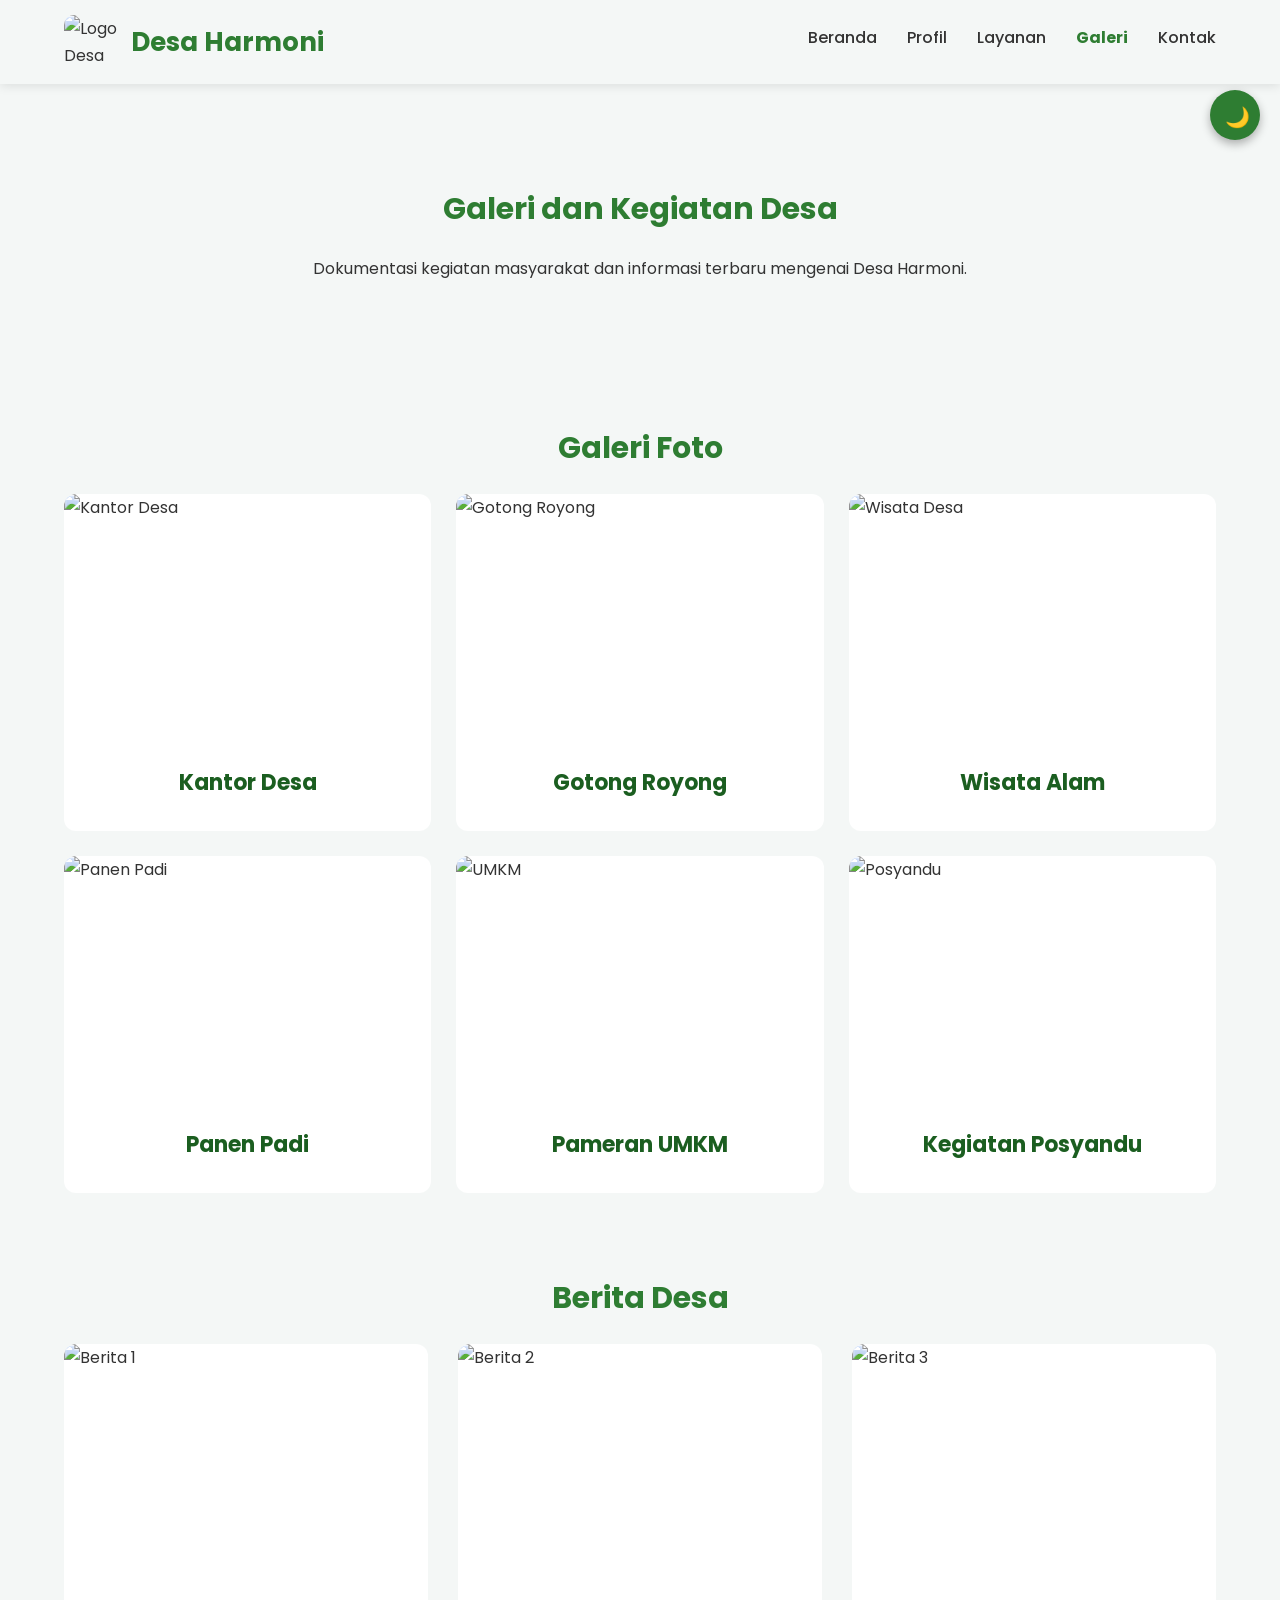
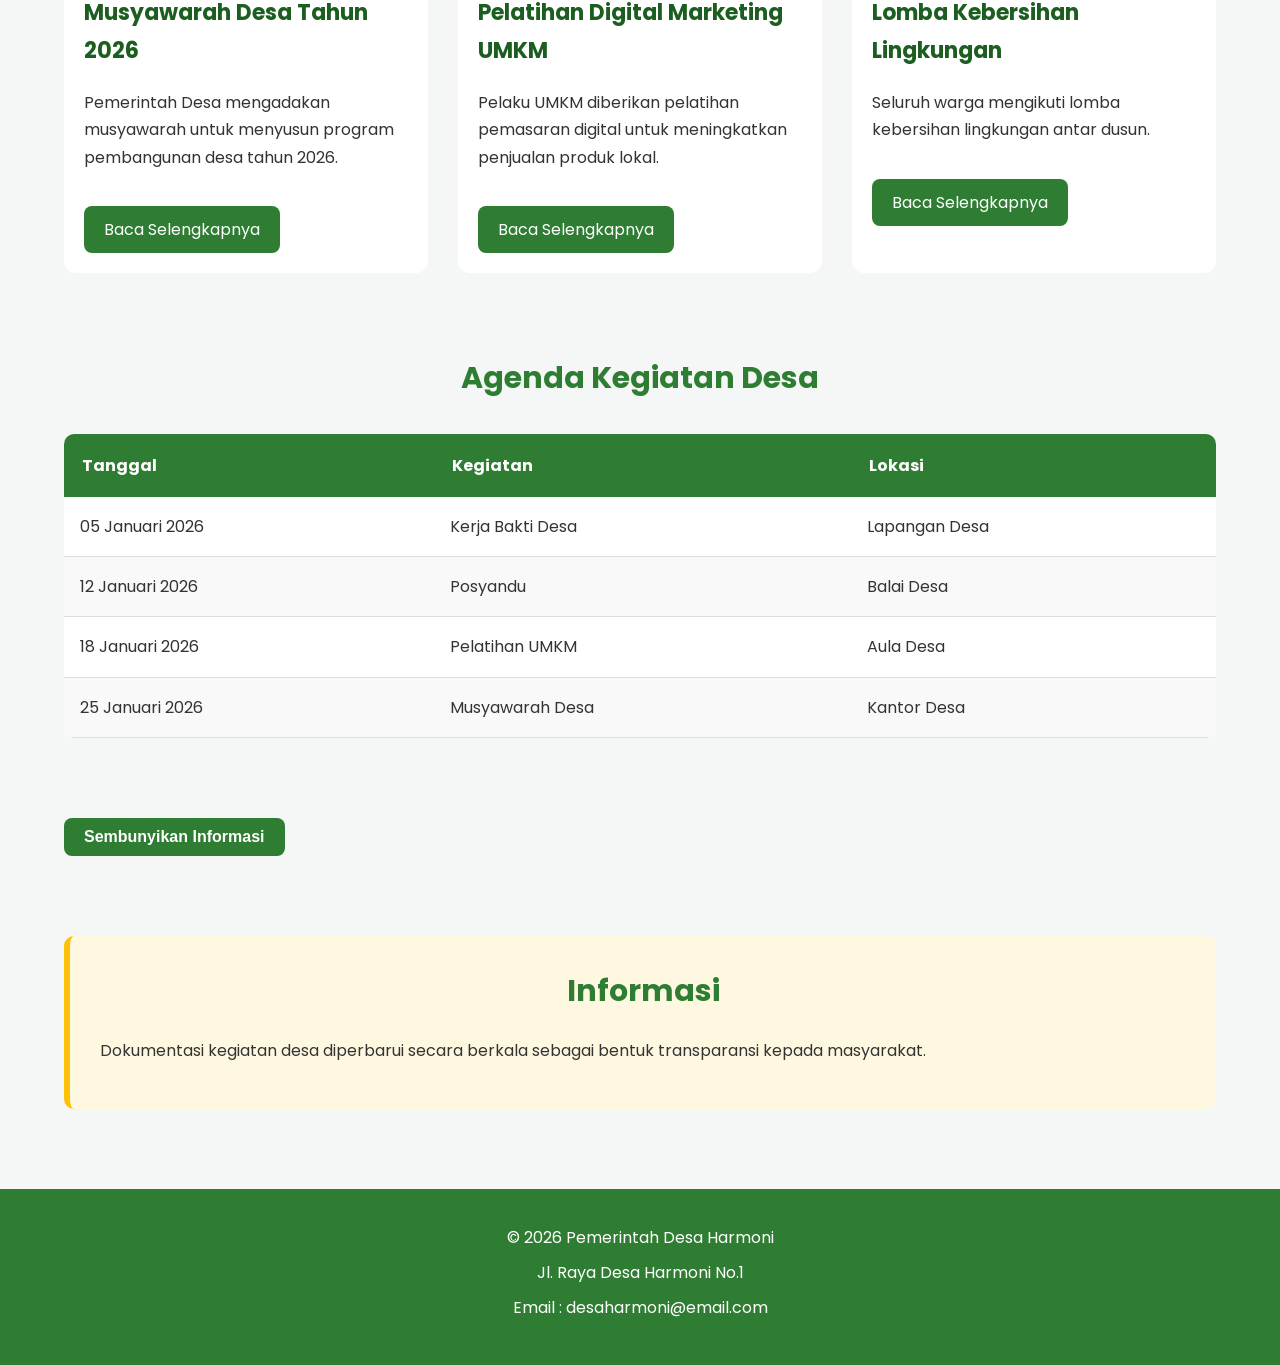
==== galeri.html @ 2477682f "Website Profil Desa" ====
<!DOCTYPE html>
<html lang="id">

<head>

    <meta charset="UTF-8">

    <meta name="viewport" content="width=device-width, initial-scale=1.0">

    <title>Galeri Desa Harmoni</title>

    <link rel="stylesheet" href="css/style.css">

    <link rel="preconnect" href="https://fonts.googleapis.com">

    <link rel="preconnect" href="https://fonts.gstatic.com" crossorigin>

    <link href="https://fonts.googleapis.com/css2?family=Poppins:wght@300;400;500;600;700&display=swap"
        rel="stylesheet">

</head>

<body>

    <!-- ================= HEADER ================= -->

    <header>

        <nav class="navbar">

            <div class="logo">

                <img src="images/logo.png" alt="Logo Desa">

                <h1>Desa Harmoni</h1>

            </div>

            <ul class="menu">

                <li><a href="index.html">Beranda</a></li>

                <li><a href="profil.html">Profil</a></li>

                <li><a href="layanan.html">Layanan</a></li>

                <li><a href="galeri.html" class="active">Galeri</a></li>

                <li><a href="kontak.html">Kontak</a></li>

            </ul>

            <button id="menu-button">☰</button>

        </nav>

    </header>

    <!-- ================= MAIN ================= -->

    <main>

        <!-- ================= JUDUL ================= -->

        <section class="page-header">

            <h2>Galeri dan Kegiatan Desa</h2>

            <p>

                Dokumentasi kegiatan masyarakat dan informasi terbaru
                mengenai Desa Harmoni.

            </p>

        </section>

        <!-- ================= GALERI ================= -->

        <section class="galeri">

            <h2>Galeri Foto</h2>

            <div class="gallery-container">

                <article class="gallery-card">

                    <img src="images/galeri1.jpg" alt="Kantor Desa">

                    <h3>Kantor Desa</h3>

                </article>

                <article class="gallery-card">

                    <img src="images/galeri2.jpg" alt="Gotong Royong">

                    <h3>Gotong Royong</h3>

                </article>

                <article class="gallery-card">

                    <img src="images/galeri3.jpg" alt="Wisata Desa">

                    <h3>Wisata Alam</h3>

                </article>

                <article class="gallery-card">

                    <img src="images/galeri4.jpg" alt="Panen Padi">

                    <h3>Panen Padi</h3>

                </article>

                <article class="gallery-card">

                    <img src="images/galeri5.jpg" alt="UMKM">

                    <h3>Pameran UMKM</h3>

                </article>

                <article class="gallery-card">

                    <img src="images/galeri6.jpg" alt="Posyandu">

                    <h3>Kegiatan Posyandu</h3>

                </article>

            </div>

        </section>

        <!-- ================= BERITA ================= -->

        <section class="berita">

            <h2>Berita Desa</h2>

            <div class="berita-container">

                <article class="berita-card">

                    <img src="images/berita1.jpg" alt="Berita 1">

                    <h3>Musyawarah Desa Tahun 2026</h3>

                    <p>

                        Pemerintah Desa mengadakan musyawarah untuk
                        menyusun program pembangunan desa tahun 2026.

                    </p>

                    <a href="#">Baca Selengkapnya</a>

                </article>

                <article class="berita-card">

                    <img src="images/berita2.jpg" alt="Berita 2">

                    <h3>Pelatihan Digital Marketing UMKM</h3>

                    <p>

                        Pelaku UMKM diberikan pelatihan pemasaran digital
                        untuk meningkatkan penjualan produk lokal.

                    </p>

                    <a href="#">Baca Selengkapnya</a>

                </article>

                <article class="berita-card">

                    <img src="images/berita3.jpg" alt="Berita 3">

                    <h3>Lomba Kebersihan Lingkungan</h3>

                    <p>

                        Seluruh warga mengikuti lomba kebersihan lingkungan
                        antar dusun.

                    </p>

                    <a href="#">Baca Selengkapnya</a>

                </article>

            </div>

        </section>

        <!-- ================= AGENDA ================= -->

        <section class="agenda">

            <h2>Agenda Kegiatan Desa</h2>

            <table>

                <thead>

                    <tr>

                        <th>Tanggal</th>

                        <th>Kegiatan</th>

                        <th>Lokasi</th>

                    </tr>

                </thead>

                <tbody>

                    <tr>

                        <td>05 Januari 2026</td>

                        <td>Kerja Bakti Desa</td>

                        <td>Lapangan Desa</td>

                    </tr>

                    <tr>

                        <td>12 Januari 2026</td>

                        <td>Posyandu</td>

                        <td>Balai Desa</td>

                    </tr>

                    <tr>

                        <td>18 Januari 2026</td>

                        <td>Pelatihan UMKM</td>

                        <td>Aula Desa</td>

                    </tr>

                    <tr>

                        <td>25 Januari 2026</td>

                        <td>Musyawarah Desa</td>

                        <td>Kantor Desa</td>

                    </tr>

                </tbody>

            </table>

        </section>

        <!-- ================= ASIDE ================= -->

        <aside class="informasi">

            <h2>Informasi</h2>

            <p>

                Dokumentasi kegiatan desa diperbarui secara berkala sebagai
                bentuk transparansi kepada masyarakat.

            </p>

        </aside>

    </main>

    <!-- ================= FOOTER ================= -->

    <footer>

        <p>© 2026 Pemerintah Desa Harmoni</p>

        <p>Jl. Raya Desa Harmoni No.1</p>

        <p>Email : desaharmoni@email.com</p>

    </footer>

    <script src="js/script.js"></script>

</body>

</html>
---- css/style.css ----
*{
    margin:0;
    padding:0;
    box-sizing:border-box;
}

html{
    scroll-behavior:smooth;
}

body{

    font-family:'Poppins',sans-serif;

    background:#f4f7f6;

    color:#333;

    line-height:1.7;

}

:root{

    --primary:#2E7D32;
    --secondary:#43A047;
    --dark:#1B5E20;

    --bg:#f4f7f6;
    --card:#ffffff;
    --text:#333333;

}

h1{

    font-size:32px;

    color:var(--primary);

    margin-bottom:15px;

}

h2{

    font-size:30px;

    color:var(--primary);

    margin-bottom:20px;

    text-align:center;

}

h3{

    font-size:22px;

    color:var(--dark);

    margin-bottom:10px;

}

p{

    margin-bottom:15px;

    color:inherit;

}


ul{

    padding-left:25px;

}

li{

    margin-bottom:10px;

}

a{

    text-decoration:none;

    color:inherit;

}

img{

    max-width:100%;

    display:block;

}

header{

    width:100%;

    position:sticky;

    top:0;

    z-index:1000;

    background:var(--white);

    box-shadow:0 2px 10px rgba(0,0,0,.1);

}

.navbar{

    width:90%;

    margin:auto;

    display:flex;

    justify-content:space-between;

    align-items:center;

    padding:15px 0;

}

.logo{

    display:flex;

    align-items:center;

    gap:12px;

}

.logo img{

    width:55px;

}

.logo h1{

    font-size:26px;

    margin:0;

}

.menu{

    display:flex;

    list-style:none;

    gap:30px;

}

.menu li{

    list-style:none;

}

.menu a{

    font-weight:500;

    color:inherit;

    transition:.3s;

}

.menu a:hover{

    color:var(--primary);

}

.menu a.active{

    color:var(--primary);

    font-weight:700;

}

#menu-button{

    display:none;

    background:none;

    border:none;

    font-size:30px;

    cursor:pointer;

}


main{

    width:90%;

    margin:40px auto;

}

/* ===============================
   HERO
==================================*/

.hero{

    height:90vh;

    display:flex;

    justify-content:center;

    align-items:center;

    text-align:center;

    color:white;

    border-radius:15px;

    background:

    linear-gradient(rgba(0,0,0,.5),

    rgba(0,0,0,.5)),

    url("../images/hero.jpg");

    background-size:cover;

    background-position:center;

    margin-bottom:70px;

}

.hero-text{

    width:70%;

}

.hero-text h2{

    color:white;

    font-size:48px;

    margin-bottom:25px;

}

.hero-text p{

    color:white;

    font-size:18px;

    margin-bottom:30px;

}

/* ===============================
   BUTTON
==================================*/

.btn{

    display:inline-block;

    padding:15px 35px;

    background:var(--primary);

    color:white;

    border-radius:8px;

    transition:.3s;

}

.btn:hover{

    background:var(--dark);

    transform:translateY(-3px);

}

/* ===============================
   PAGE HEADER
==================================*/

.page-header{

    text-align:center;

    padding:60px 20px;

}

.page-header p{

    width:70%;

    margin:auto;

}

/* ===============================
   SECTION
==================================*/

section{

    margin-bottom:80px;

}

/* ===============================
   ABOUT
==================================*/

.tentang-singkat{

    display:flex;

    justify-content:space-between;

    align-items:center;

    gap:40px;

}

.tentang-singkat article{

    flex:1;

}

.tentang-singkat aside{

    flex:1;

}

.tentang-singkat img{

    border-radius:15px;

    box-shadow:var(--shadow);

}

/* ===============================
   CONTAINER
==================================*/

.container{

    width:90%;

    margin:auto;

}

/* ===============================
   CARD CONTAINER
==================================*/

.card-container{

    display:flex;

    gap:25px;

    flex-wrap:wrap;

    justify-content:center;

}

/* ===============================
   CARD
==================================*/

.card{

    flex:1;

    min-width:240px;

    background:white;

    padding:30px;

    border-radius:12px;

    box-shadow:var(--shadow);

    transition:.3s;

}

.card:hover{

    transform:translateY(-8px);

}

.card p{

    margin-top:10px;

}

/* ===============================
   STATISTIK
==================================*/

.statistik{

    text-align:center;

}

.statistik .card h3{

    font-size:40px;

    color:var(--primary);

}

/* ===============================
   POTENSI
==================================*/

.potensi li{

    background:var(--card);

    color:var(--text);

    padding:20px;

    border-left:5px solid var(--primary);

    box-shadow:var(--shadow);

    border-radius:10px;

}

/* ===============================
   PROFIL DESA
==================================*/

.profil{

    display:flex;

    justify-content:center;

}

.profil article{

    width:100%;

    background:var(--white);

    padding:35px;

    border-radius:12px;

    box-shadow:var(--shadow);

}

.profil img{

    width:100%;

    height:400px;

    object-fit:cover;

    border-radius:10px;

    margin:25px 0;

}

/* ===============================
   VISI MISI
==================================*/

.visi-misi{

    display:grid;

    grid-template-columns:repeat(2,1fr);

    gap:30px;

}

.visi-misi article{

    background:var(--white);

    padding:30px;

    border-radius:12px;

    box-shadow:var(--shadow);

    transition:.3s;

}

.visi-misi article:hover{

    transform:translateY(-8px);

}

/* ===============================
   DATA DESA
==================================*/

.data-desa{

    overflow-x:auto;

}

table{

    width:100%;

    border-collapse:collapse;

    margin-top:25px;

    background:white;

    box-shadow:var(--shadow);

    border-radius:10px;

    overflow:hidden;

}

thead{

    background:var(--primary);

    color:white;

}

th{

    padding:18px;

    text-align:left;

}

td{

    padding:16px;

    border-bottom:1px solid #ddd;

}

tbody tr:nth-child(even){

    background:#f9f9f9;

}

tbody tr:hover{

    background:#E8F5E9;

}

/* ===============================
   ORGANISASI
==================================*/

.organisasi article{

    background:white;

    padding:30px;

    border-radius:12px;

    box-shadow:var(--shadow);

}

.organisasi img{

    width:100%;

    height:350px;

    object-fit:cover;

    border-radius:10px;

    margin-bottom:25px;

}

.organisasi ol{

    margin-left:25px;

}

/* ===============================
   GEOGRAFIS
==================================*/

.geografis{

    background:var(--light);

    padding:30px;

    border-left:6px solid var(--primary);

    border-radius:10px;

}

/* ===============================
   LAYANAN
==================================*/

.layanan .card-container{

    display:grid;

    grid-template-columns:repeat(3,1fr);

    gap:25px;

}

.layanan .card{

    text-align:center;

}

.layanan .card h3{

    color:var(--primary);

}

/* ===============================
   PERSYARATAN
==================================*/

.persyaratan article{

    background:white;

    padding:35px;

    border-radius:12px;

    box-shadow:var(--shadow);

}

.persyaratan ul{

    margin-top:20px;

}

/* ===============================
   PROGRAM DESA
==================================*/

.program .card-container{

    display:grid;

    grid-template-columns:repeat(4,1fr);

    gap:25px;

}

.program .card{

    text-align:center;

}

.program .card:hover{

    background:var(--primary);

    color:white;

}

.program .card:hover h3{

    color:white;

}

.program .card:hover p{

    color:white;

}

/* ===============================
   INFORMASI
==================================*/

.informasi{

    margin-top:60px;

    background:#FFF8E1;

    padding:30px;

    border-left:6px solid #FFC107;

    border-radius:10px;

}

/* ===============================
   GALERI FOTO
==================================*/

.gallery-container{

    display:grid;

    grid-template-columns:repeat(3,1fr);

    gap:25px;

}

.gallery-card{

    background:white;

    border-radius:12px;

    overflow:hidden;

    box-shadow:var(--shadow);

    transition:.3s;

}

.gallery-card:hover{

    transform:scale(1.03);

}

.gallery-card img{

    width:100%;

    height:250px;

    object-fit:cover;

}

.gallery-card h3{

    padding:20px;

    text-align:center;

}

/* ===============================
   BERITA
==================================*/

.berita-container{

    display:grid;

    grid-template-columns:repeat(3,1fr);

    gap:30px;

}

.berita-card{

    background:white;

    border-radius:12px;

    overflow:hidden;

    box-shadow:var(--shadow);

    transition:.3s;

}

.berita-card:hover{

    transform:translateY(-8px);

}

.berita-card img{

    width:100%;

    height:230px;

    object-fit:cover;

}

.berita-card h3{

    padding:20px 20px 10px;

}

.berita-card p{

    padding:0 20px;

}

.berita-card a{

    display:inline-block;

    margin:20px;

    padding:10px 20px;

    background:var(--primary);

    color:white;

    border-radius:8px;

    transition:.3s;

}

.berita-card a:hover{

    background:var(--dark);

}

/* ===============================
   AGENDA
==================================*/

.agenda table{

    margin-top:30px;

}

.agenda tbody tr:hover{

    background:#C8E6C9;

}

/* ===============================
   GAMBAR
==================================*/

img{

    border-radius:10px;

}

/* ===============================
   TRANSITION
==================================*/

.card,
.gallery-card,
.berita-card,
.btn,
.menu a{

    transition:all .3s ease;

}

/* ===============================
   SHADOW HOVER
==================================*/

.card:hover,
.gallery-card:hover,
.berita-card:hover{

    box-shadow:0 10px 25px rgba(0,0,0,.2);

}

/* =======================================================
   BAGIAN 3
   FORM • FOOTER • RESPONSIVE
=======================================================*/

/* ===============================
   KONTAK
==================================*/

.kontak-info{

    margin-bottom:50px;

}

.kontak-info article{

    background:var(--white);

    padding:35px;

    border-radius:12px;

    box-shadow:var(--shadow);

}

.form-section{

    margin-top:40px;

}

.form-section h2{

    margin-bottom:30px;

}

form{

    background:var(--white);

    padding:40px;

    border-radius:12px;

    box-shadow:var(--shadow);

    display:flex;

    flex-direction:column;

    gap:20px;

}

/* ===============================
   LABEL
==================================*/

label{

    font-weight:600;

    color:var(--dark);

}

/* ===============================
   INPUT
==================================*/

input,
select,
textarea{

    width:100%;

    padding:14px 16px;

    border:1px solid #ccc;

    border-radius:8px;

    font-size:16px;

    font-family:'Poppins',sans-serif;

    outline:none;

    transition:.3s;

}

input:focus,
select:focus,
textarea:focus{

    border-color:var(--primary);

    box-shadow:0 0 8px rgba(46,125,50,.2);

}

/* ===============================
   TEXTAREA
==================================*/

textarea{

    resize:vertical;

}

/* ===============================
   BUTTON FORM
==================================*/

button{

    background:var(--primary);

    color:white;

    border:none;

    padding:15px;

    border-radius:8px;

    cursor:pointer;

    font-size:16px;

    font-weight:600;

    transition:.3s;

}

button:hover{

    background:var(--dark);

}

/* ===============================
   FOOTER
==================================*/

footer{

    background:var(--primary);

    color:white;

    text-align:center;

    padding:35px 20px;

    margin-top:80px;

}

footer p{

    color:white;

    margin-bottom:8px;

}

/* ===============================
   RESPONSIVE IMAGE
==================================*/

img{

    max-width:100%;

    height:auto;

}

/* ===============================
   TABLET
==================================*/

@media (max-width:992px){

    .hero-text{

        width:90%;

    }

    .hero-text h2{

        font-size:38px;

    }

    .tentang-singkat{

        flex-direction:column;

    }

    .visi-misi{

        grid-template-columns:1fr;

    }

    .layanan .card-container{

        grid-template-columns:repeat(2,1fr);

    }

    .program .card-container{

        grid-template-columns:repeat(2,1fr);

    }

    .gallery-container{

        grid-template-columns:repeat(2,1fr);

    }

    .berita-container{

        grid-template-columns:repeat(2,1fr);

    }

}

/* ===============================
   SMARTPHONE
==================================*/

@media (max-width:768px){

    .navbar{

        flex-wrap:wrap;

    }

    #menu-button{

        display:block;

    }

    .menu{

        display:none;

        flex-direction:column;

        width:100%;

        margin-top:20px;

        background:white;

        padding:15px;

        border-top:1px solid #ddd;

    }

    .menu.active{

        display:flex;

    }

    .menu li{

        text-align:center;

        padding:10px 0;

    }

    main{

        width:95%;

    }

    .hero{

        height:70vh;

        padding:20px;

    }

    .hero-text h2{

        font-size:30px;

    }

    .hero-text p{

        font-size:16px;

    }

    .card-container{

        flex-direction:column;

    }

    .layanan .card-container{

        grid-template-columns:1fr;

    }

    .program .card-container{

        grid-template-columns:1fr;

    }

    .gallery-container{

        grid-template-columns:1fr;

    }

    .berita-container{

        grid-template-columns:1fr;

    }

    table{

        font-size:14px;

    }

    th,
    td{

        padding:10px;

    }

    form{

        padding:25px;

    }

}

/* ===============================
   SMARTPHONE KECIL
==================================*/

@media (max-width:480px){

    h1{

        font-size:24px;

    }

    h2{

        font-size:24px;

    }

    h3{

        font-size:20px;

    }

    .hero-text h2{

        font-size:26px;

    }

    .hero{

        height:60vh;

    }

    .btn{

        padding:12px 25px;

    }

}

/* ===============================
   ANIMASI HOVER
==================================*/

.card:hover,
.gallery-card:hover,
.berita-card:hover{

    transform:translateY(-8px);

}

/* ===============================
   SCROLLBAR
==================================*/

::-webkit-scrollbar{

    width:10px;

}

::-webkit-scrollbar-track{

    background:#f1f1f1;

}

::-webkit-scrollbar-thumb{

    background:var(--primary);

    border-radius:10px;

}

::-webkit-scrollbar-thumb:hover{

    background:var(--dark);

}

/* ===============================
   SELEKSI TEKS
==================================*/

::selection{

    background:var(--primary);

    color:white;

}

body.dark{
    background:#1f1f1f;
    color:#ffffff;
}

body.dark header,
body.dark .navbar{
    background:#2b2b2b;
}

body.dark .card,
body.dark article,
body.dark table,
body.dark form,
body.dark .gallery-card,
body.dark .berita-card,
body.dark .potensi li{
    background:#333;
    color:#ffffff;
}

body.dark h1,
body.dark h2,
body.dark h3{
    color:#81C784;
}

body.dark p,
body.dark li,
body.dark td,
body.dark th,
body.dark label,
body.dark a{
    color:#ffffff;
}

body.dark input,
body.dark textarea,
body.dark select{
    background:#444;
    color:#ffffff;
    border:1px solid #777;
}

body.dark footer{
    background:#111;
}
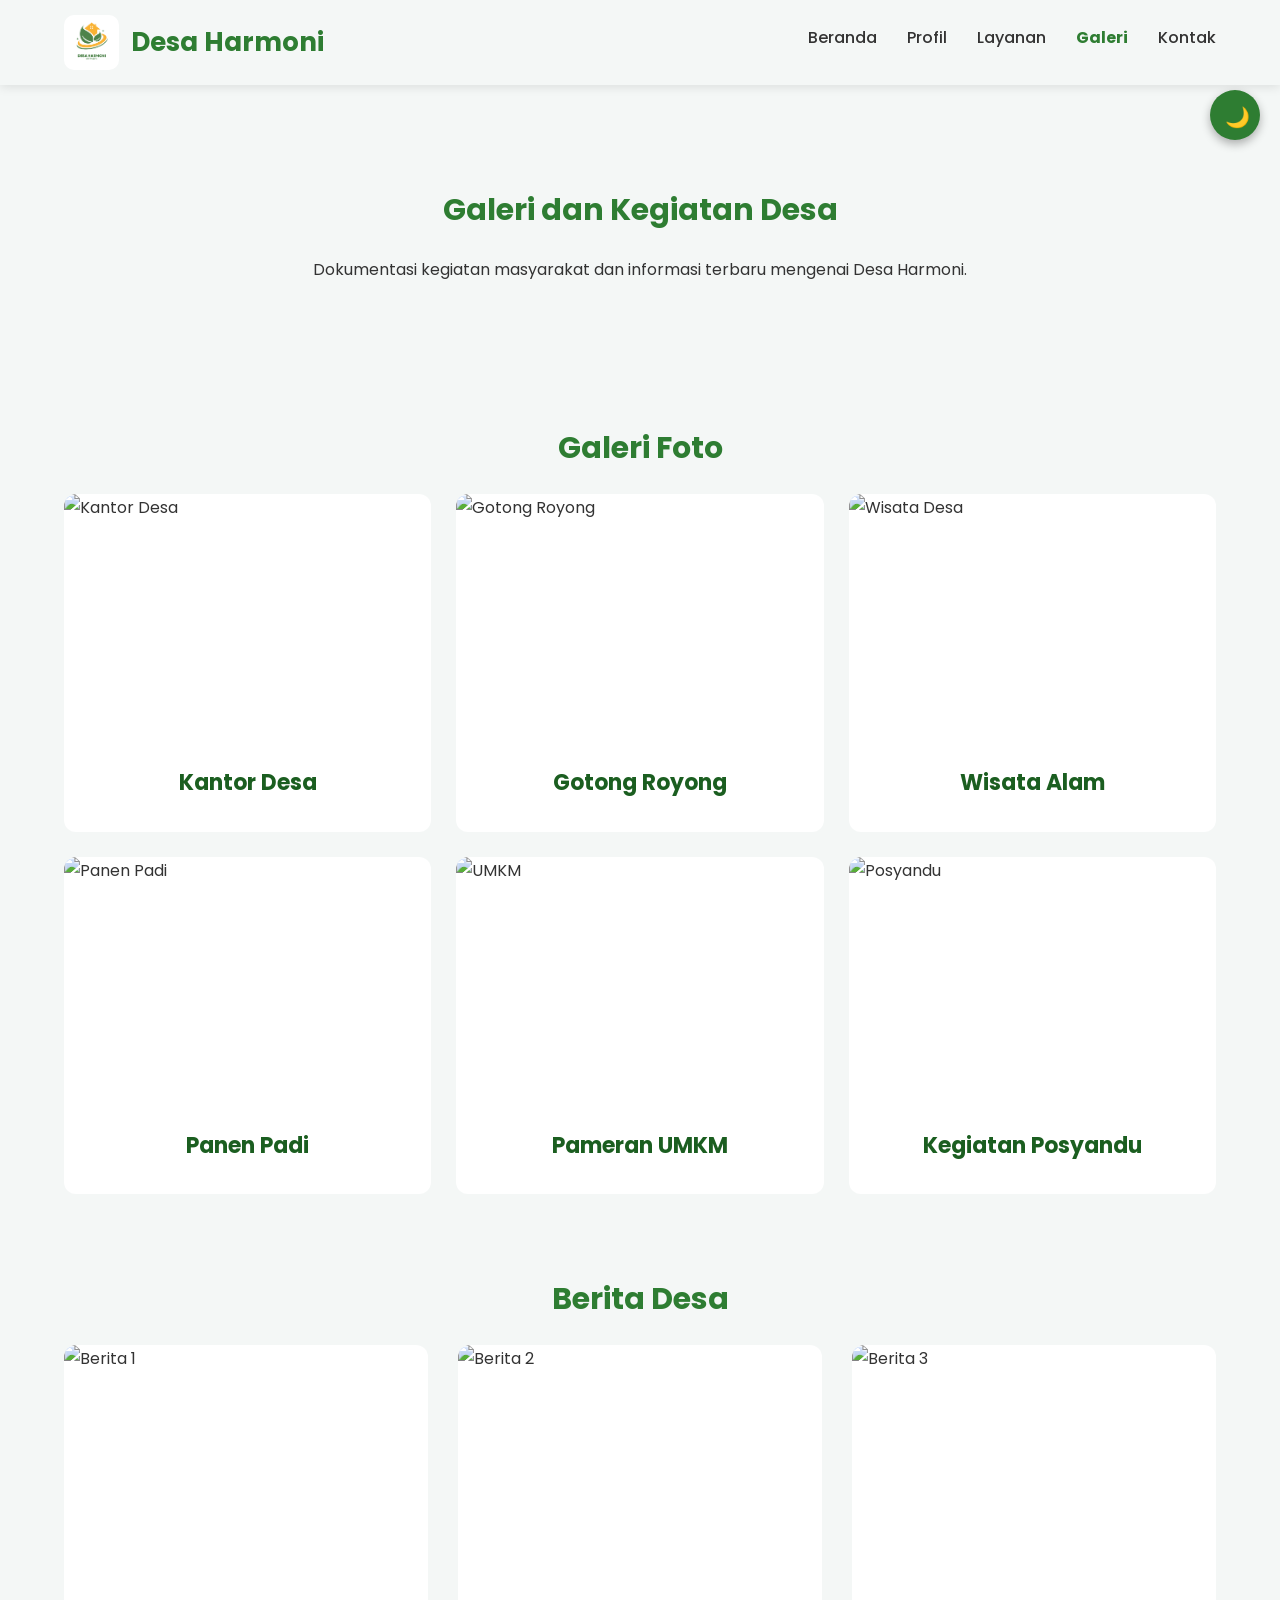
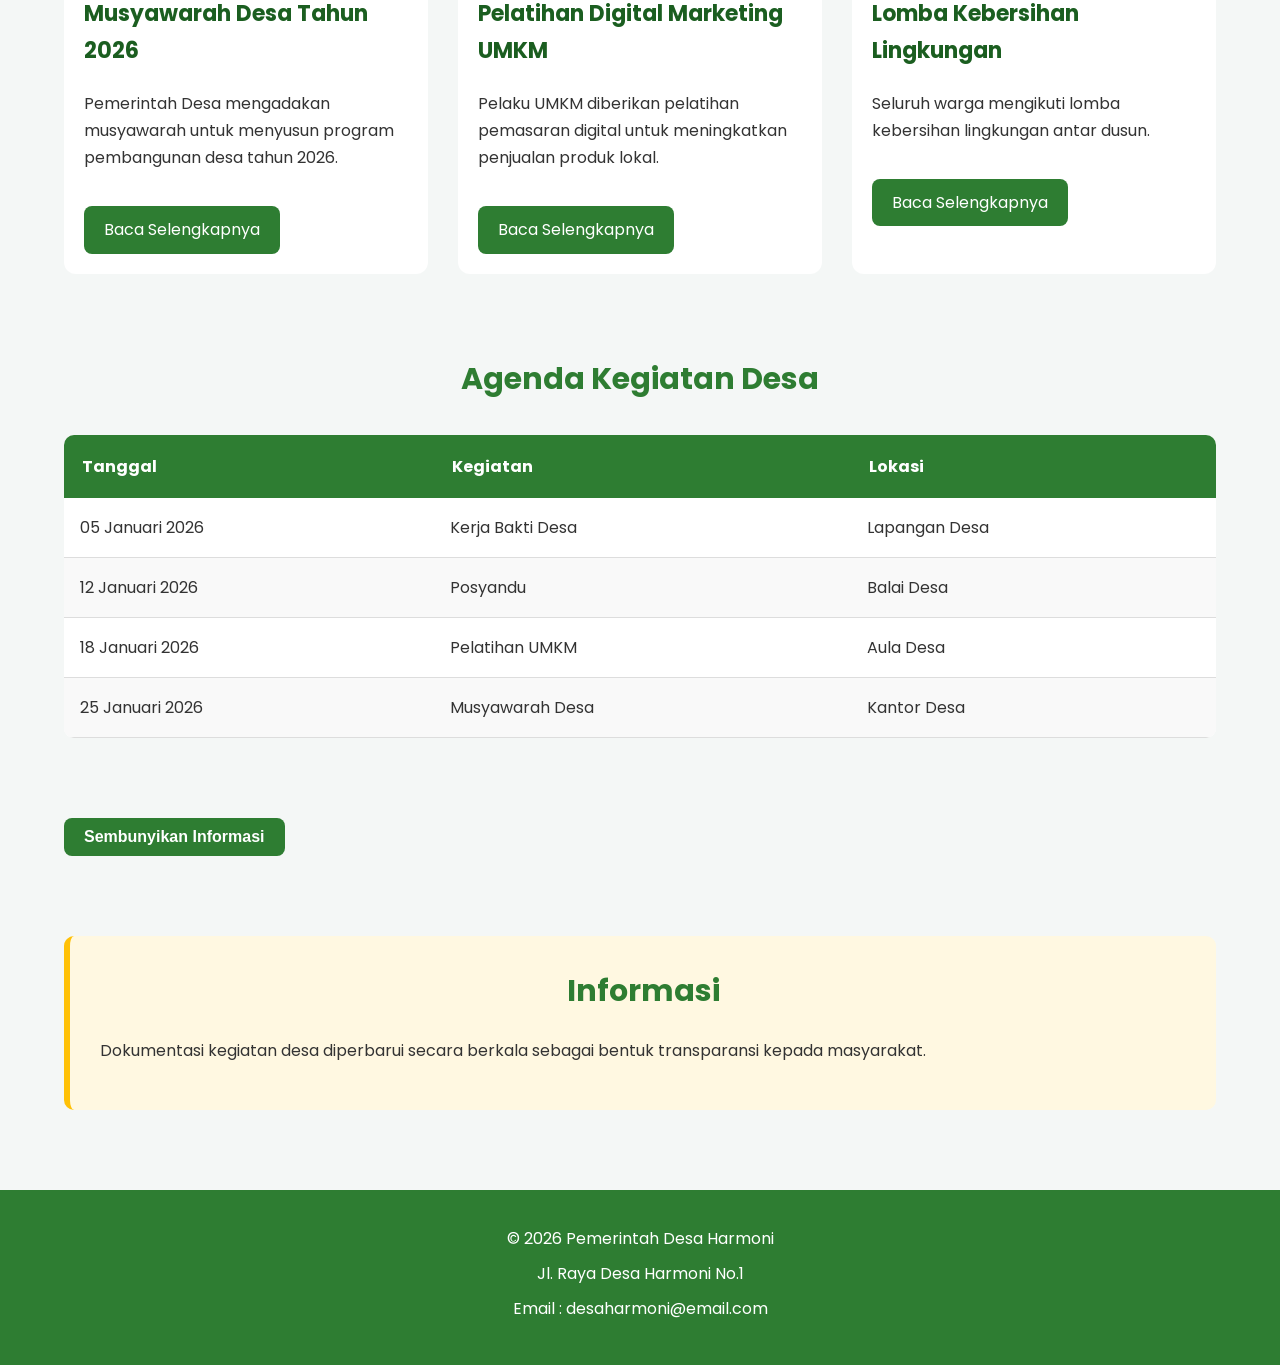
==== commit c8ca0bb5: "memperbaiki halaman galeri" ====
--- a/galeri.html
+++ b/galeri.html
@@ -30,7 +30,7 @@
 
             <div class="logo">
 
-                <img src="images/logo.png" alt="Logo Desa">
+                <img src="images/Logo Desa Harmoni.png" alt="Logo Desa">
 
                 <h1>Desa Harmoni</h1>
 
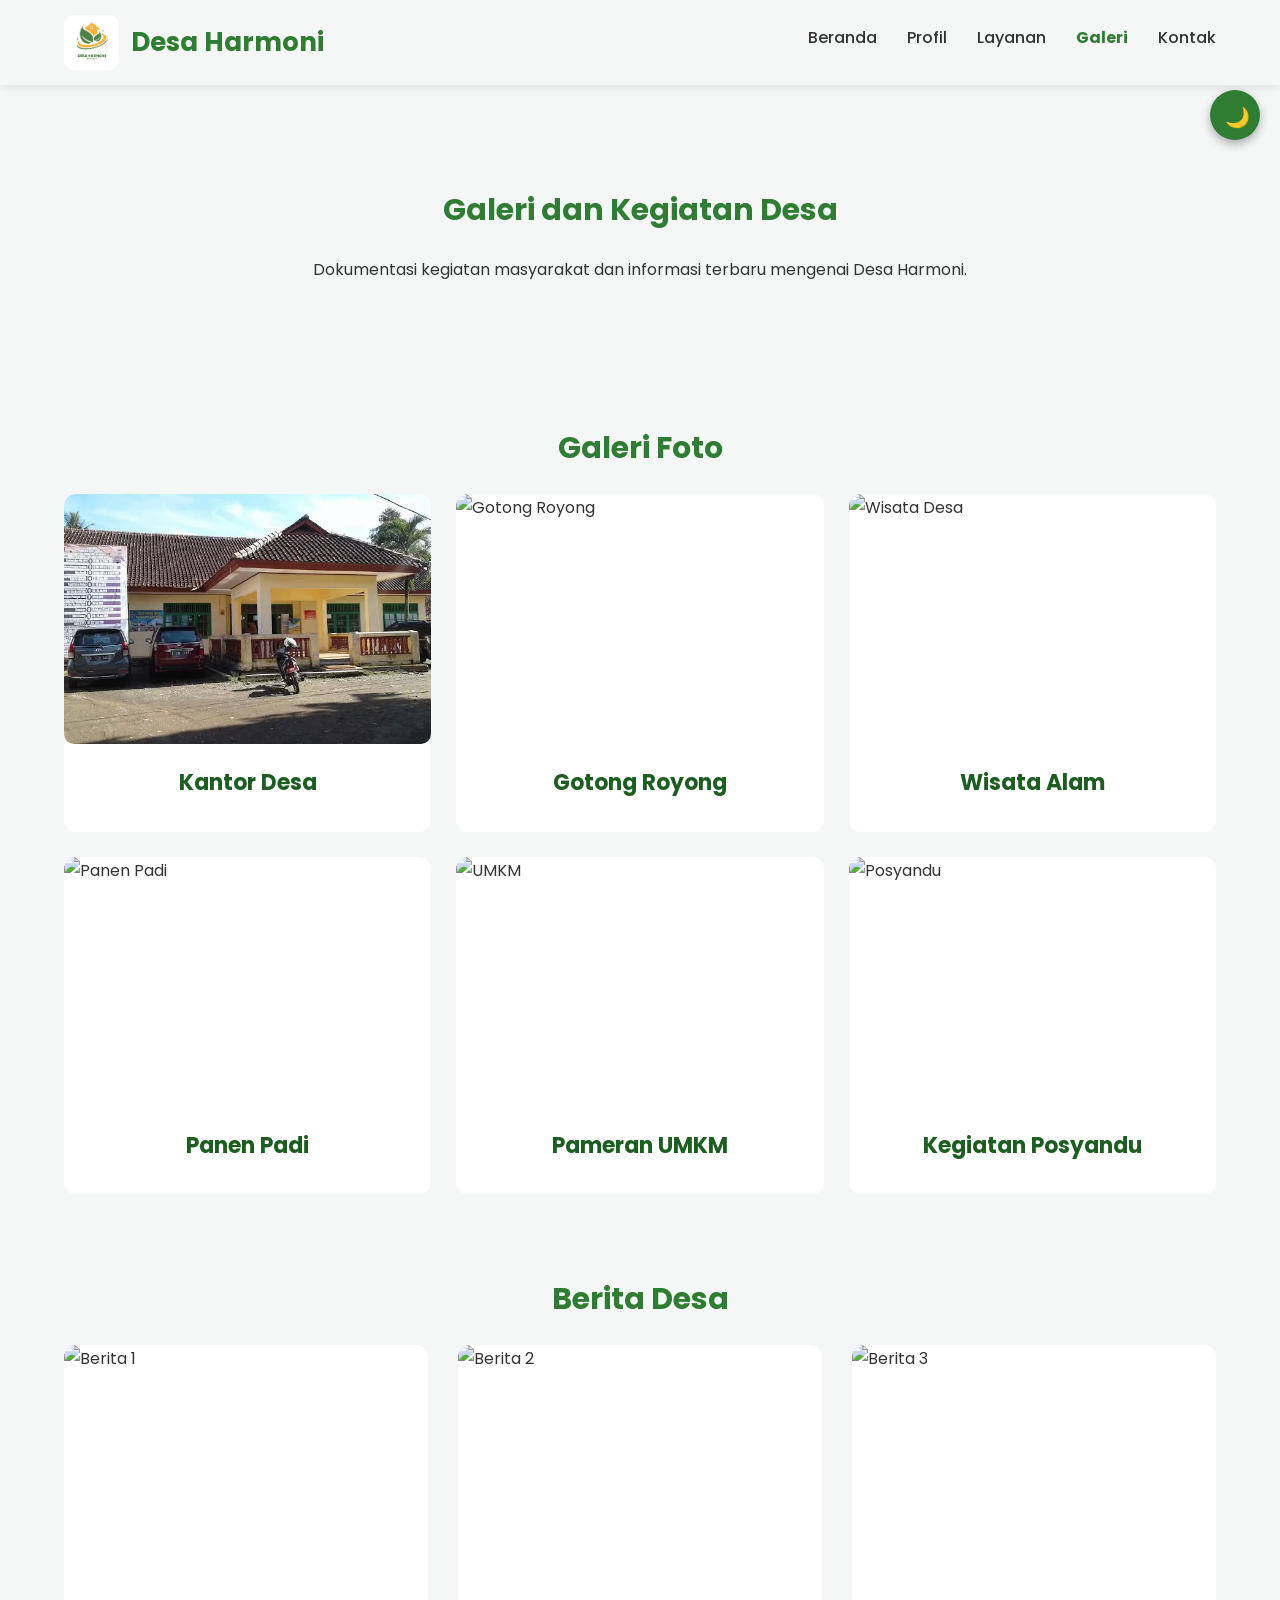
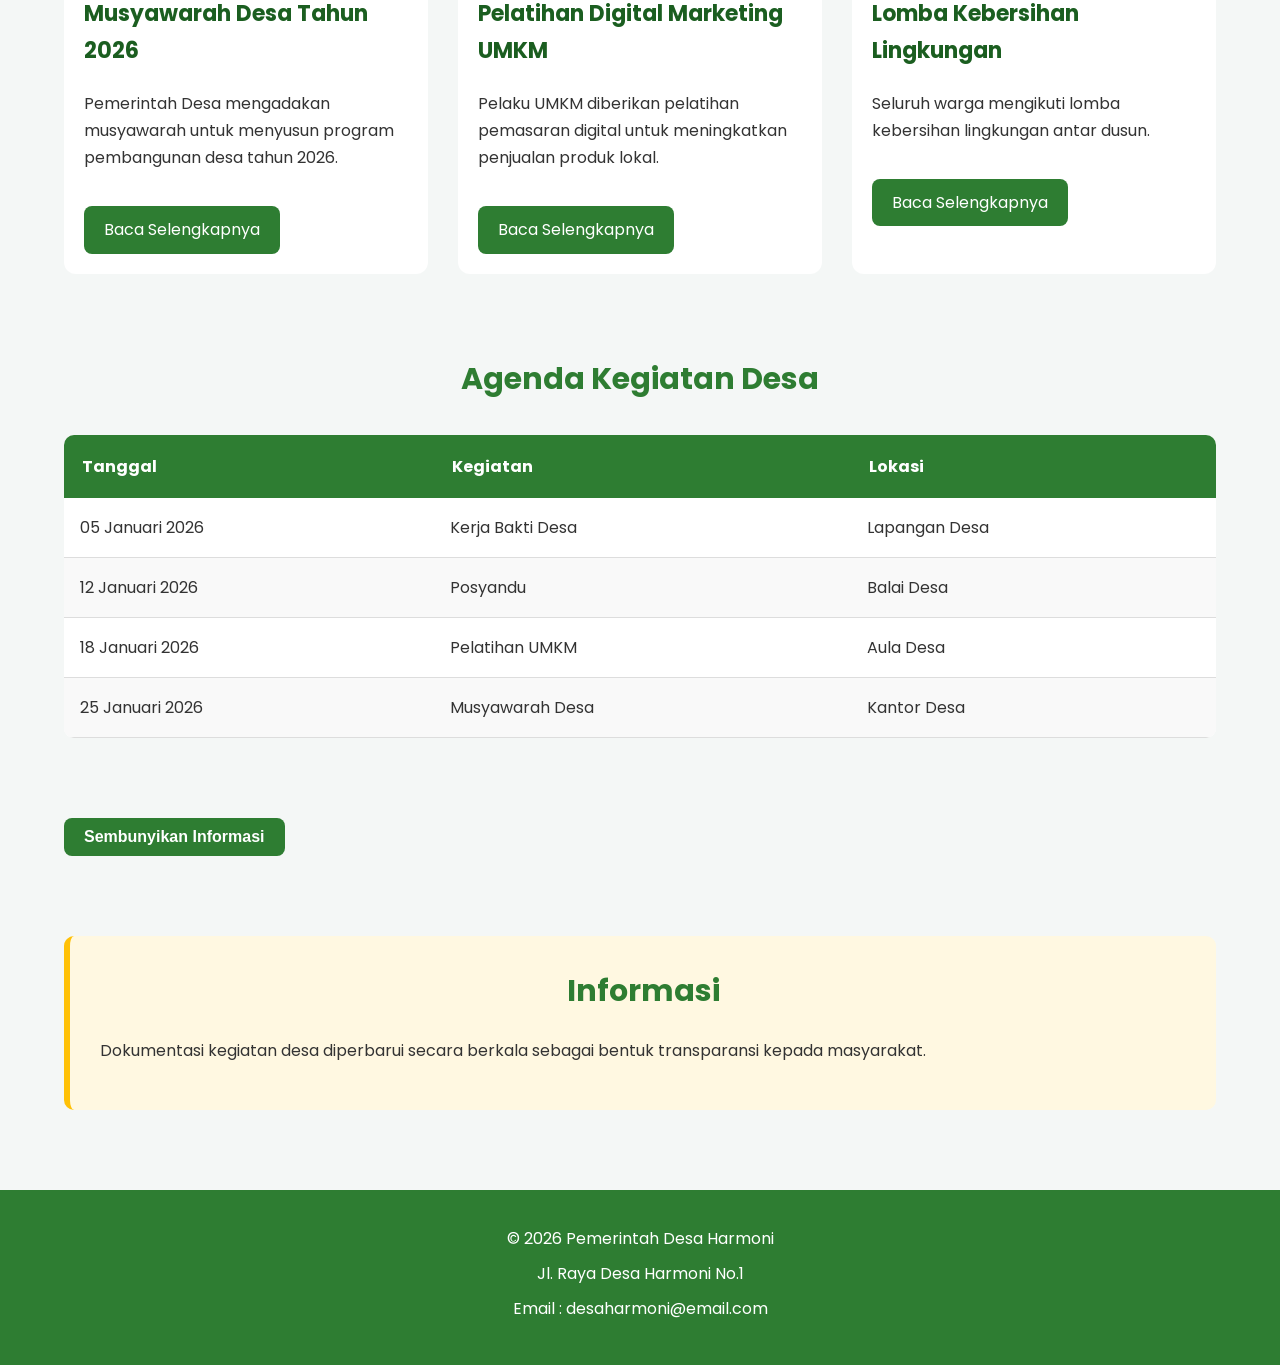
==== commit e3f11b6d: "menambahkan foto kantor desa" ====
--- a/galeri.html
+++ b/galeri.html
@@ -85,7 +85,7 @@
 
                 <article class="gallery-card">
 
-                    <img src="images/galeri1.jpg" alt="Kantor Desa">
+                    <img src="images/Kantor Desa Harmoni.jpg" alt="Kantor Desa">
 
                     <h3>Kantor Desa</h3>
 
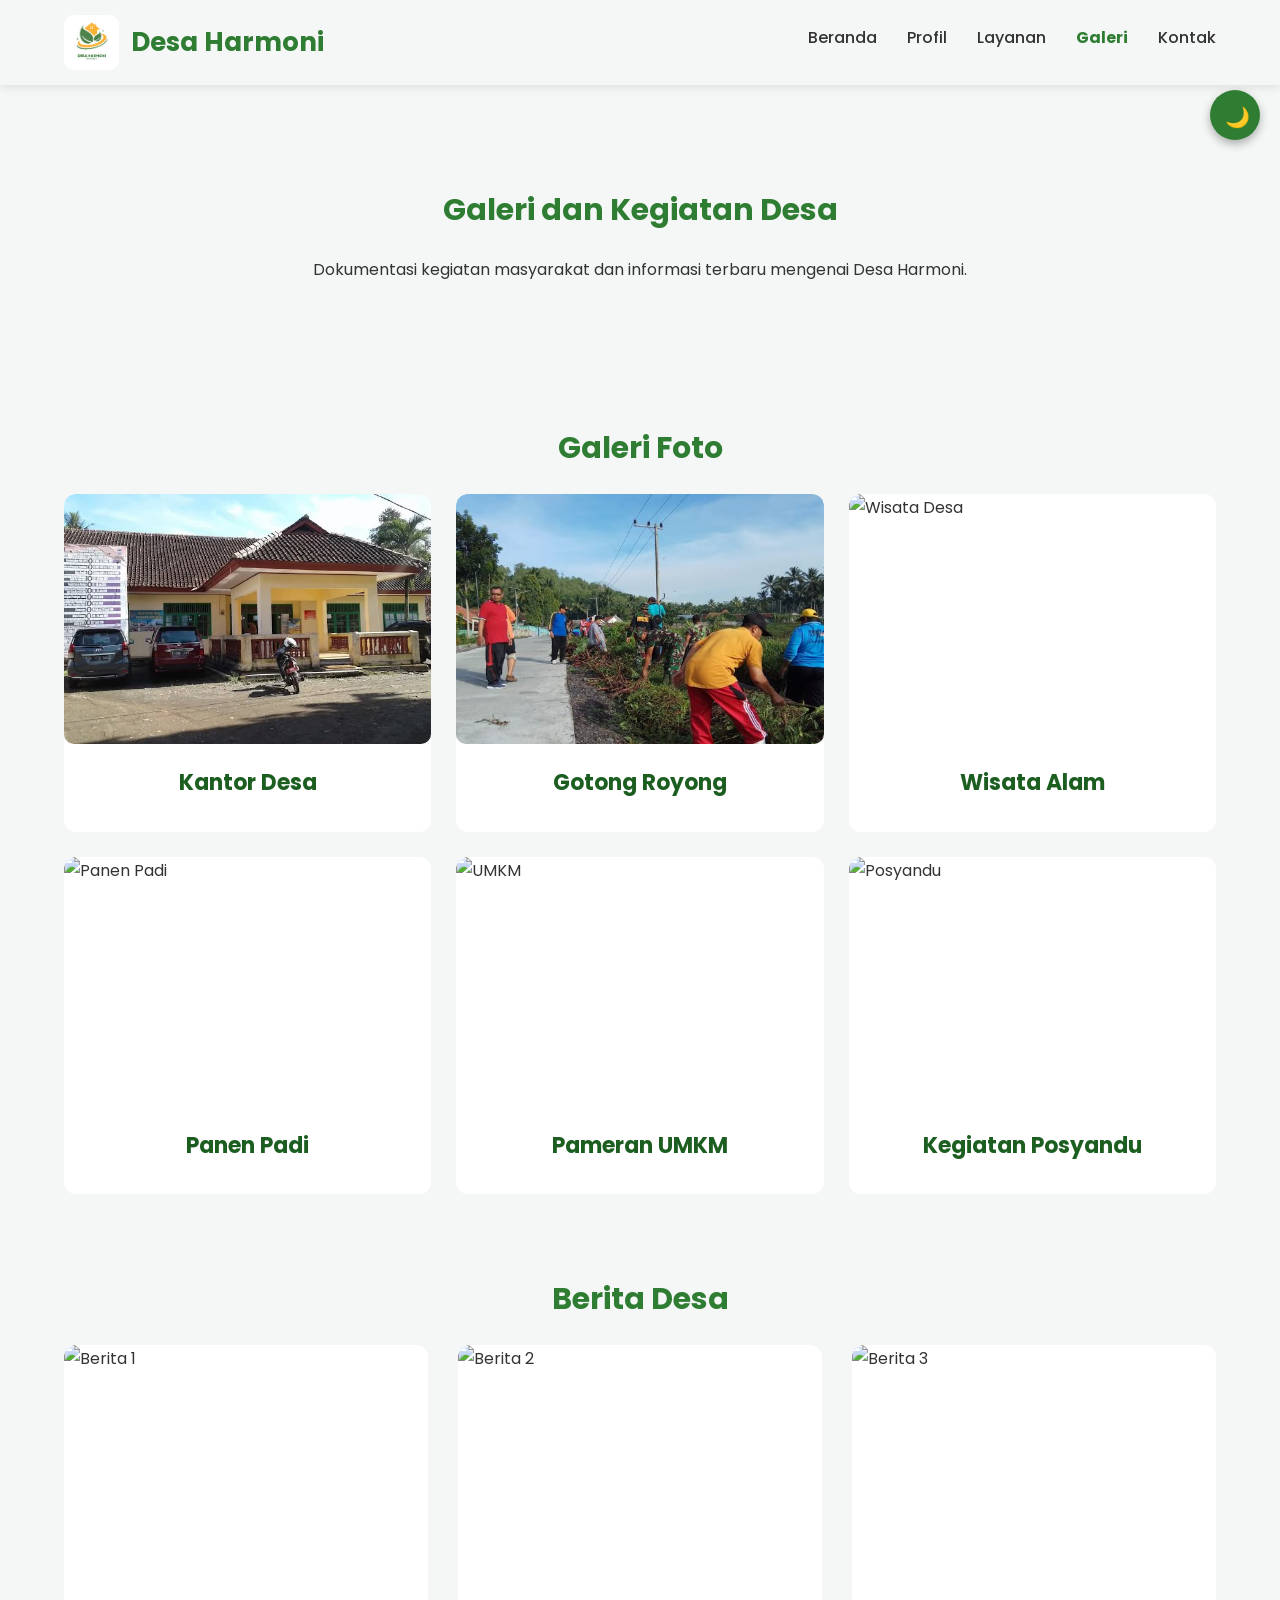
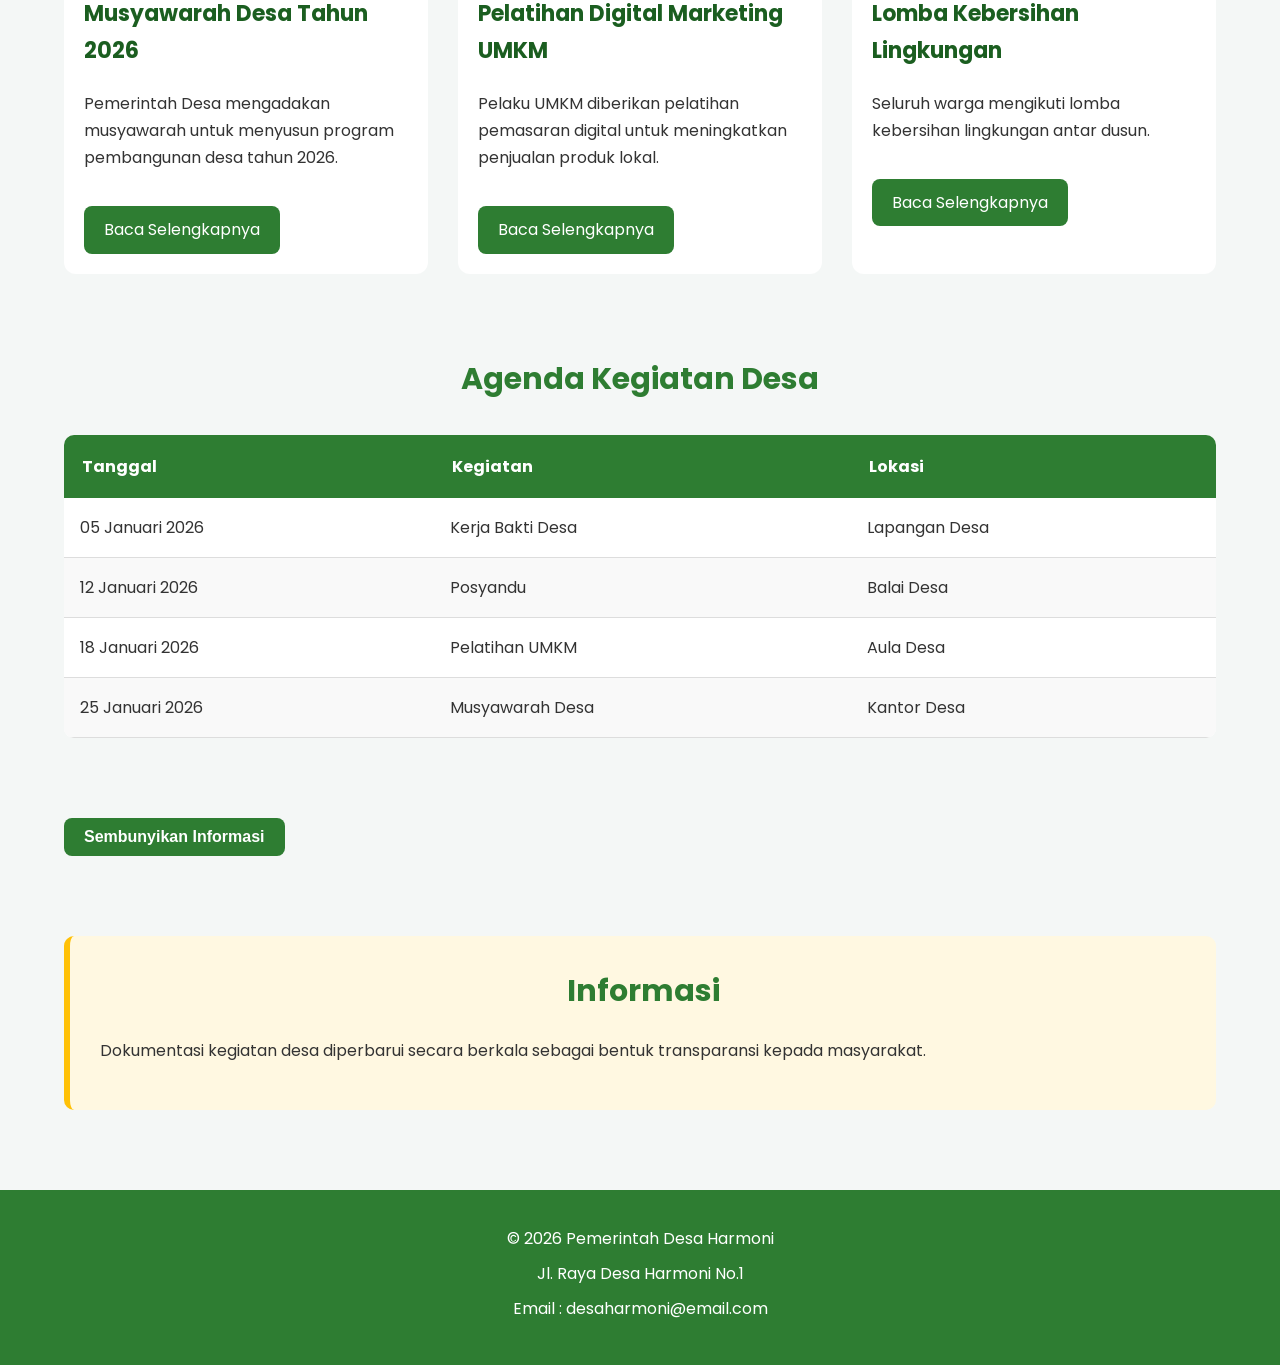
==== commit a61775d3: "melengkapi foto halaman galeri" ====
--- a/galeri.html
+++ b/galeri.html
@@ -93,7 +93,7 @@
 
                 <article class="gallery-card">
 
-                    <img src="images/galeri2.jpg" alt="Gotong Royong">
+                    <img src="images/Gotong Royong Desa.jpg" alt="Gotong Royong">
 
                     <h3>Gotong Royong</h3>
 
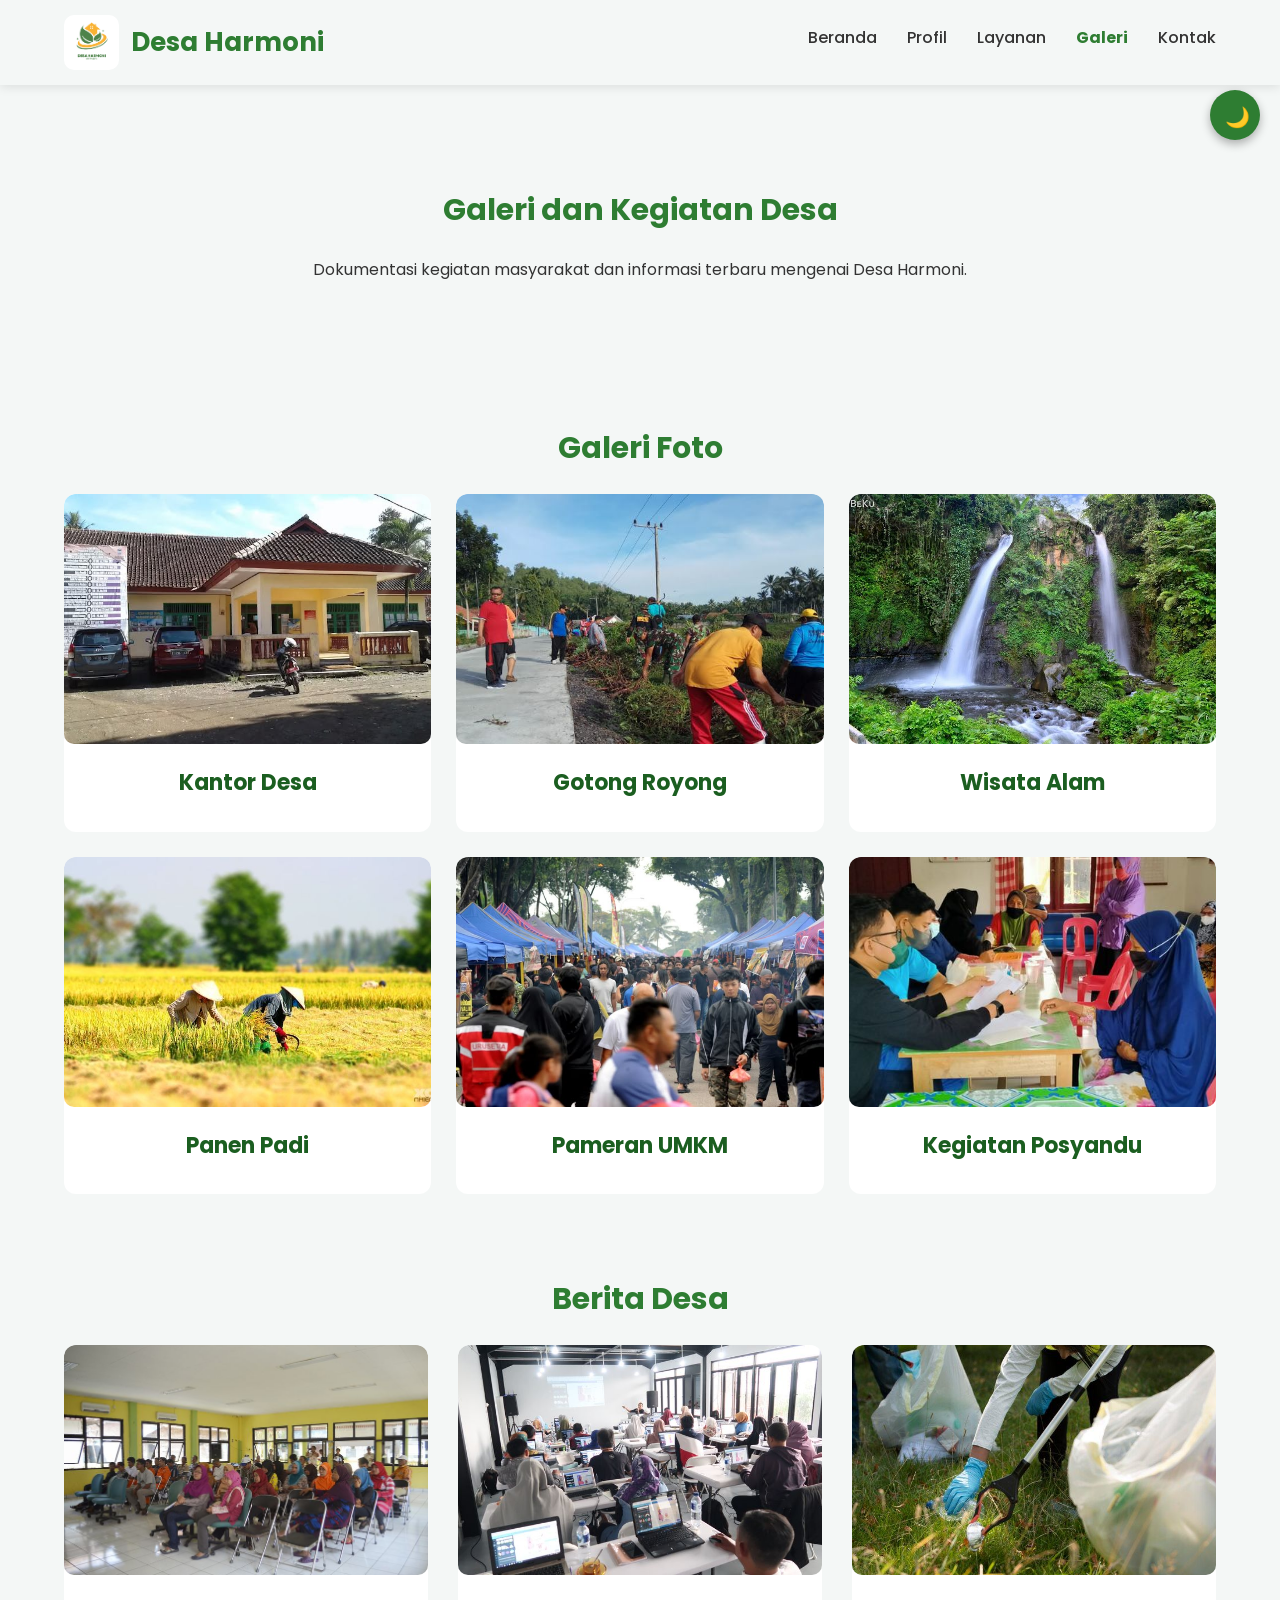
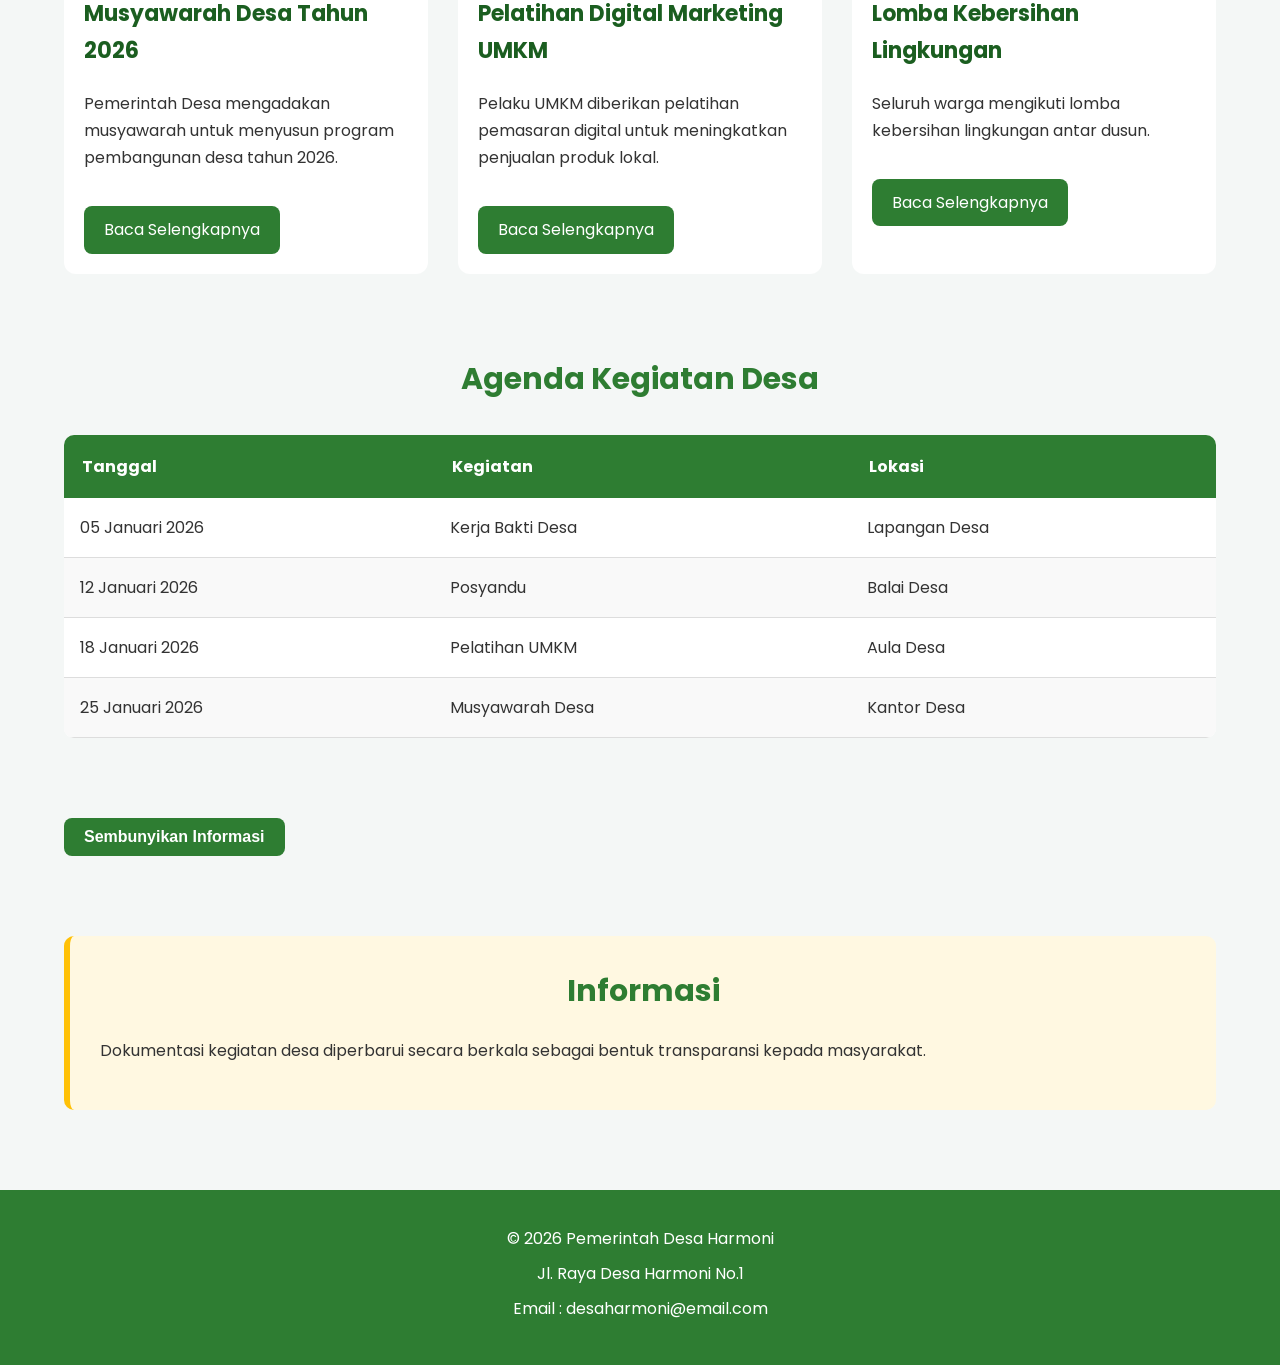
==== commit 233c0d72: "menambahkan images" ====
--- a/galeri.html
+++ b/galeri.html
@@ -101,7 +101,7 @@
 
                 <article class="gallery-card">
 
-                    <img src="images/galeri3.jpg" alt="Wisata Desa">
+                    <img src="images/Wisata Alam Desa.jpg" alt="Wisata Desa">
 
                     <h3>Wisata Alam</h3>
 
@@ -109,7 +109,7 @@
 
                 <article class="gallery-card">
 
-                    <img src="images/galeri4.jpg" alt="Panen Padi">
+                    <img src="images/Panen Padi Desa.jpg" alt="Panen Padi">
 
                     <h3>Panen Padi</h3>
 
@@ -117,7 +117,7 @@
 
                 <article class="gallery-card">
 
-                    <img src="images/galeri5.jpg" alt="UMKM">
+                    <img src="images/Pameran UMKM.jpg" alt="UMKM">
 
                     <h3>Pameran UMKM</h3>
 
@@ -125,7 +125,7 @@
 
                 <article class="gallery-card">
 
-                    <img src="images/galeri6.jpg" alt="Posyandu">
+                    <img src="images/Posyandu.jpg" alt="Posyandu">
 
                     <h3>Kegiatan Posyandu</h3>
 
@@ -145,7 +145,7 @@
 
                 <article class="berita-card">
 
-                    <img src="images/berita1.jpg" alt="Berita 1">
+                    <img src="images/Musyawarah.jpg" alt="Berita 1">
 
                     <h3>Musyawarah Desa Tahun 2026</h3>
 
@@ -162,7 +162,7 @@
 
                 <article class="berita-card">
 
-                    <img src="images/berita2.jpg" alt="Berita 2">
+                    <img src="images/Pelatihan Digital Marketing.jpg" alt="Berita 2">
 
                     <h3>Pelatihan Digital Marketing UMKM</h3>
 
@@ -179,7 +179,7 @@
 
                 <article class="berita-card">
 
-                    <img src="images/berita3.jpg" alt="Berita 3">
+                    <img src="images/Lomba Kebersihan.jpg" alt="Berita 3">
 
                     <h3>Lomba Kebersihan Lingkungan</h3>
 
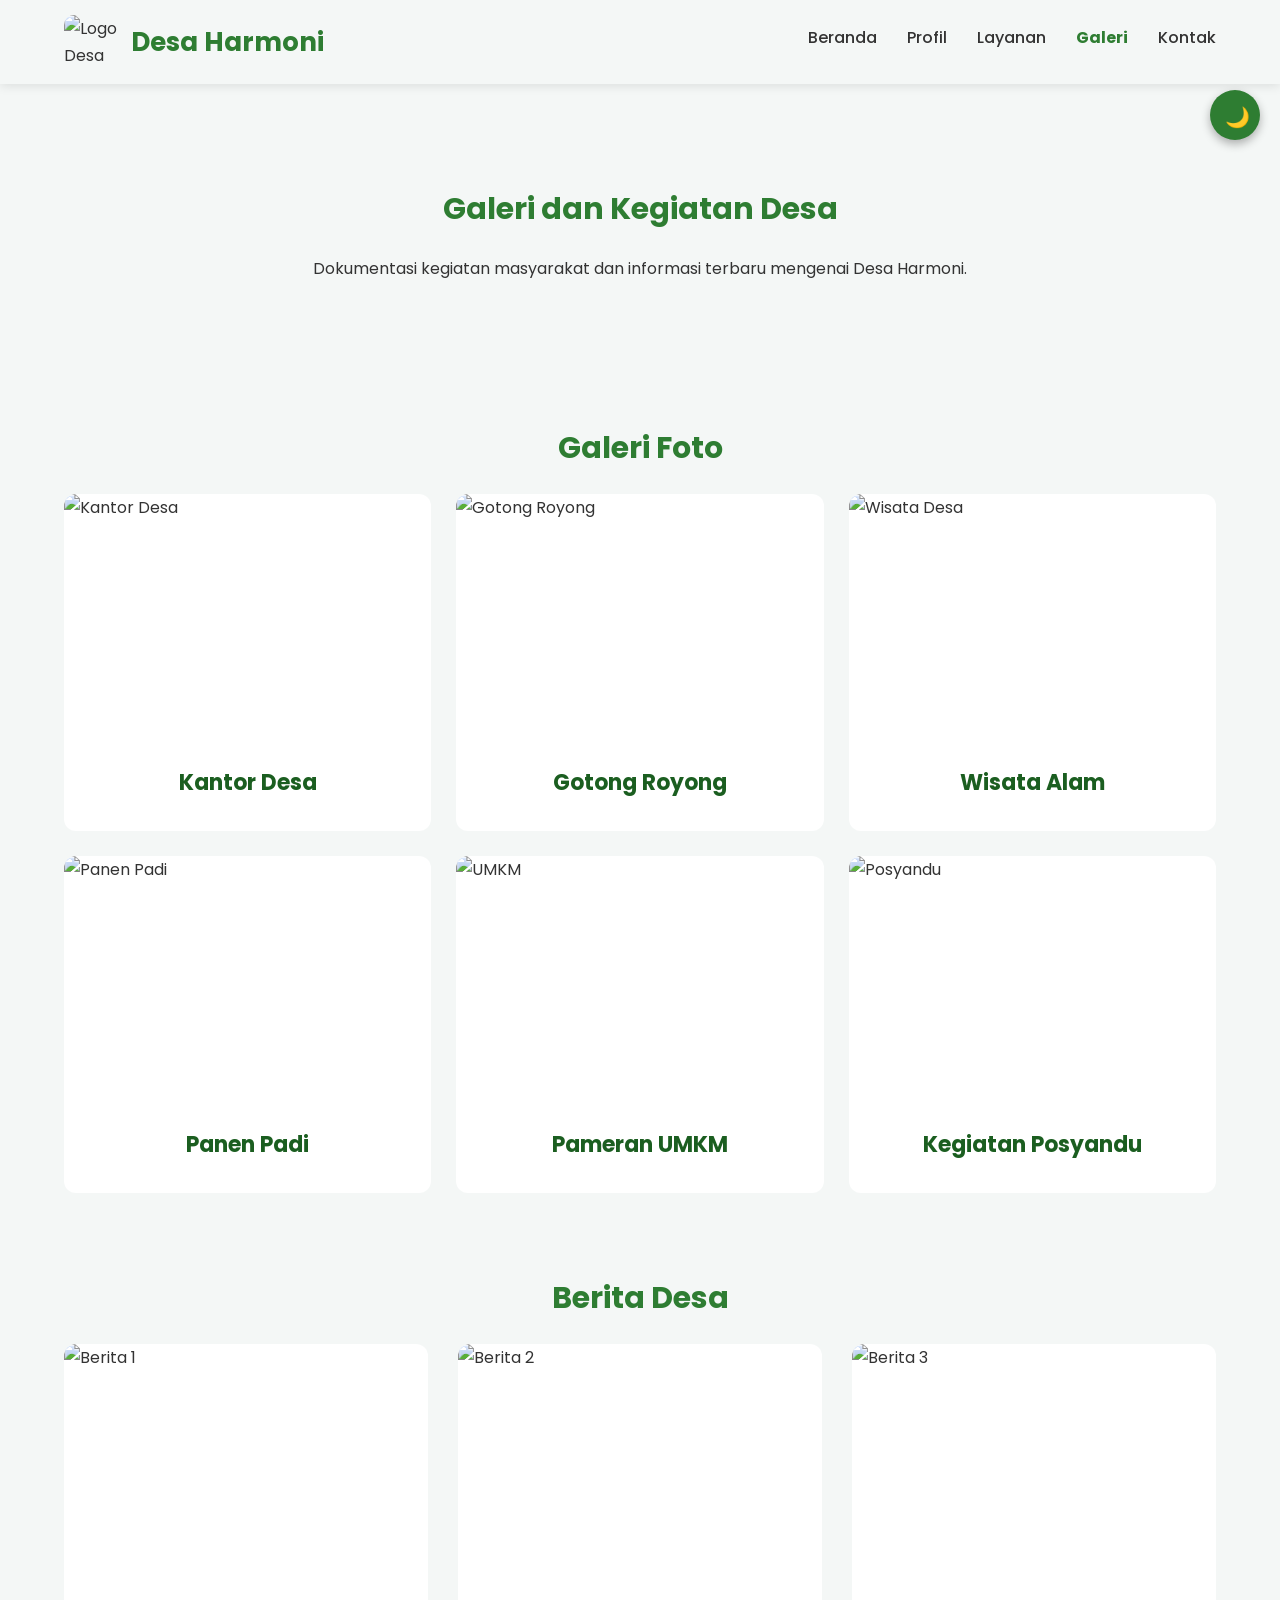
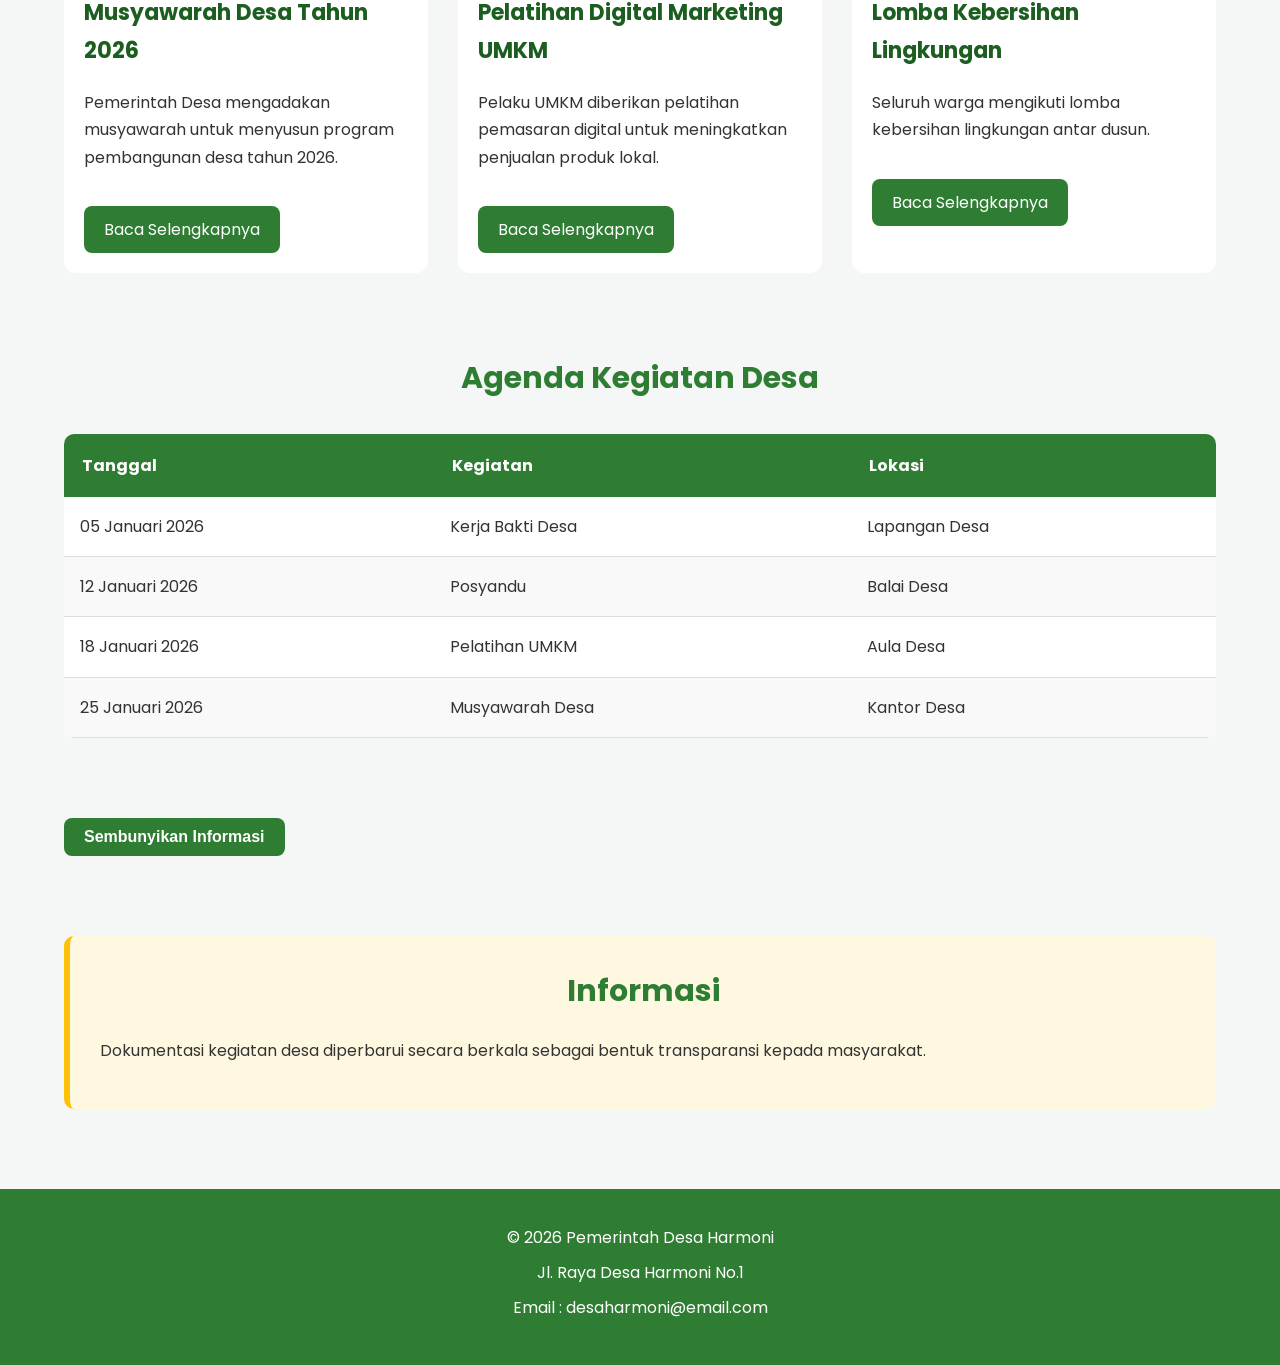
==== commit 27817849: "memperbaiki halaman inddex dan galeri" ====
--- a/galeri.html
+++ b/galeri.html
@@ -22,7 +22,6 @@
 
 <body>
 
-    <!-- ================= HEADER ================= -->
 
     <header>
 
@@ -30,7 +29,7 @@
 
             <div class="logo">
 
-                <img src="images/Logo Desa Harmoni.png" alt="Logo Desa">
+                <img src="images/logo.png" alt="Logo Desa">
 
                 <h1>Desa Harmoni</h1>
 
@@ -56,11 +55,8 @@
 
     </header>
 
-    <!-- ================= MAIN ================= -->
 
     <main>
-
-        <!-- ================= JUDUL ================= -->
 
         <section class="page-header">
 
@@ -75,7 +71,6 @@
 
         </section>
 
-        <!-- ================= GALERI ================= -->
 
         <section class="galeri">
 
@@ -85,7 +80,7 @@
 
                 <article class="gallery-card">
 
-                    <img src="images/Kantor Desa Harmoni.jpg" alt="Kantor Desa">
+                    <img src="images/galeri1.jpg" alt="Kantor Desa">
 
                     <h3>Kantor Desa</h3>
 
@@ -93,7 +88,7 @@
 
                 <article class="gallery-card">
 
-                    <img src="images/Gotong Royong Desa.jpg" alt="Gotong Royong">
+                    <img src="images/galeri2.jpg" alt="Gotong Royong">
 
                     <h3>Gotong Royong</h3>
 
@@ -101,7 +96,7 @@
 
                 <article class="gallery-card">
 
-                    <img src="images/Wisata Alam Desa.jpg" alt="Wisata Desa">
+                    <img src="images/galeri3.jpg" alt="Wisata Desa">
 
                     <h3>Wisata Alam</h3>
 
@@ -109,7 +104,7 @@
 
                 <article class="gallery-card">
 
-                    <img src="images/Panen Padi Desa.jpg" alt="Panen Padi">
+                    <img src="images/galeri4.jpg" alt="Panen Padi">
 
                     <h3>Panen Padi</h3>
 
@@ -117,7 +112,7 @@
 
                 <article class="gallery-card">
 
-                    <img src="images/Pameran UMKM.jpg" alt="UMKM">
+                    <img src="images/galeri5.jpg" alt="UMKM">
 
                     <h3>Pameran UMKM</h3>
 
@@ -125,7 +120,7 @@
 
                 <article class="gallery-card">
 
-                    <img src="images/Posyandu.jpg" alt="Posyandu">
+                    <img src="images/galeri6.jpg" alt="Posyandu">
 
                     <h3>Kegiatan Posyandu</h3>
 
@@ -135,8 +130,6 @@
 
         </section>
 
-        <!-- ================= BERITA ================= -->
-
         <section class="berita">
 
             <h2>Berita Desa</h2>
@@ -145,7 +138,7 @@
 
                 <article class="berita-card">
 
-                    <img src="images/Musyawarah.jpg" alt="Berita 1">
+                    <img src="images/berita1.jpg" alt="Berita 1">
 
                     <h3>Musyawarah Desa Tahun 2026</h3>
 
@@ -162,7 +155,7 @@
 
                 <article class="berita-card">
 
-                    <img src="images/Pelatihan Digital Marketing.jpg" alt="Berita 2">
+                    <img src="images/berita2.jpg" alt="Berita 2">
 
                     <h3>Pelatihan Digital Marketing UMKM</h3>
 
@@ -179,7 +172,7 @@
 
                 <article class="berita-card">
 
-                    <img src="images/Lomba Kebersihan.jpg" alt="Berita 3">
+                    <img src="images/berita3.jpg" alt="Berita 3">
 
                     <h3>Lomba Kebersihan Lingkungan</h3>
 
@@ -198,8 +191,6 @@
 
         </section>
 
-        <!-- ================= AGENDA ================= -->
-
         <section class="agenda">
 
             <h2>Agenda Kegiatan Desa</h2>
@@ -268,7 +259,7 @@
 
         </section>
 
-        <!-- ================= ASIDE ================= -->
+        
 
         <aside class="informasi">
 
@@ -285,7 +276,7 @@
 
     </main>
 
-    <!-- ================= FOOTER ================= -->
+    
 
     <footer>
 
--- a/css/style.css
+++ b/css/style.css
@@ -220,10 +220,6 @@
 
 }
 
-/* ===============================
-   HERO
-==================================*/
-
 .hero{
 
     height:90vh;
@@ -282,10 +278,6 @@
 
 }
 
-/* ===============================
-   BUTTON
-==================================*/
-
 .btn{
 
     display:inline-block;
@@ -310,10 +302,6 @@
 
 }
 
-/* ===============================
-   PAGE HEADER
-==================================*/
-
 .page-header{
 
     text-align:center;
@@ -330,9 +318,6 @@
 
 }
 
-/* ===============================
-   SECTION
-==================================*/
 
 section{
 
@@ -340,9 +325,6 @@
 
 }
 
-/* ===============================
-   ABOUT
-==================================*/
 
 .tentang-singkat{
 
@@ -376,10 +358,6 @@
 
 }
 
-/* ===============================
-   CONTAINER
-==================================*/
-
 .container{
 
     width:90%;
@@ -388,10 +366,6 @@
 
 }
 
-/* ===============================
-   CARD CONTAINER
-==================================*/
-
 .card-container{
 
     display:flex;
@@ -404,10 +378,6 @@
 
 }
 
-/* ===============================
-   CARD
-==================================*/
-
 .card{
 
     flex:1;
@@ -438,10 +408,6 @@
 
 }
 
-/* ===============================
-   STATISTIK
-==================================*/
-
 .statistik{
 
     text-align:center;
@@ -456,9 +422,6 @@
 
 }
 
-/* ===============================
-   POTENSI
-==================================*/
 
 .potensi li{
 
@@ -476,9 +439,6 @@
 
 }
 
-/* ===============================
-   PROFIL DESA
-==================================*/
 
 .profil{
 
@@ -516,9 +476,6 @@
 
 }
 
-/* ===============================
-   VISI MISI
-==================================*/
 
 .visi-misi{
 
@@ -550,10 +507,6 @@
 
 }
 
-/* ===============================
-   DATA DESA
-==================================*/
-
 .data-desa{
 
     overflow-x:auto;
@@ -614,9 +567,6 @@
 
 }
 
-/* ===============================
-   ORGANISASI
-==================================*/
 
 .organisasi article{
 
@@ -650,9 +600,6 @@
 
 }
 
-/* ===============================
-   GEOGRAFIS
-==================================*/
 
 .geografis{
 
@@ -666,10 +613,6 @@
 
 }
 
-/* ===============================
-   LAYANAN
-==================================*/
-
 .layanan .card-container{
 
     display:grid;
@@ -692,10 +635,6 @@
 
 }
 
-/* ===============================
-   PERSYARATAN
-==================================*/
-
 .persyaratan article{
 
     background:white;
@@ -714,10 +653,6 @@
 
 }
 
-/* ===============================
-   PROGRAM DESA
-==================================*/
-
 .program .card-container{
 
     display:grid;
@@ -754,10 +689,6 @@
 
 }
 
-/* ===============================
-   INFORMASI
-==================================*/
-
 .informasi{
 
     margin-top:60px;
@@ -772,9 +703,6 @@
 
 }
 
-/* ===============================
-   GALERI FOTO
-==================================*/
 
 .gallery-container{
 
@@ -824,10 +752,6 @@
 
 }
 
-/* ===============================
-   BERITA
-==================================*/
-
 .berita-container{
 
     display:grid;
@@ -904,9 +828,6 @@
 
 }
 
-/* ===============================
-   AGENDA
-==================================*/
 
 .agenda table{
 
@@ -920,19 +841,11 @@
 
 }
 
-/* ===============================
-   GAMBAR
-==================================*/
-
 img{
 
     border-radius:10px;
 
 }
-
-/* ===============================
-   TRANSITION
-==================================*/
 
 .card,
 .gallery-card,
@@ -944,10 +857,6 @@
 
 }
 
-/* ===============================
-   SHADOW HOVER
-==================================*/
-
 .card:hover,
 .gallery-card:hover,
 .berita-card:hover{
@@ -956,15 +865,6 @@
 
 }
 
-/* =======================================================
-   BAGIAN 3
-   FORM • FOOTER • RESPONSIVE
-=======================================================*/
-
-/* ===============================
-   KONTAK
-==================================*/
-
 .kontak-info{
 
     margin-bottom:50px;
@@ -1013,10 +913,6 @@
 
 }
 
-/* ===============================
-   LABEL
-==================================*/
-
 label{
 
     font-weight:600;
@@ -1025,9 +921,6 @@
 
 }
 
-/* ===============================
-   INPUT
-==================================*/
 
 input,
 select,
@@ -1061,20 +954,12 @@
 
 }
 
-/* ===============================
-   TEXTAREA
-==================================*/
-
 textarea{
 
     resize:vertical;
 
 }
 
-/* ===============================
-   BUTTON FORM
-==================================*/
-
 button{
 
     background:var(--primary);
@@ -1103,9 +988,6 @@
 
 }
 
-/* ===============================
-   FOOTER
-==================================*/
 
 footer{
 
@@ -1129,9 +1011,6 @@
 
 }
 
-/* ===============================
-   RESPONSIVE IMAGE
-==================================*/
 
 img{
 
@@ -1141,10 +1020,6 @@
 
 }
 
-/* ===============================
-   TABLET
-==================================*/
-
 @media (max-width:992px){
 
     .hero-text{
@@ -1196,10 +1071,6 @@
     }
 
 }
-
-/* ===============================
-   SMARTPHONE
-==================================*/
 
 @media (max-width:768px){
 
@@ -1324,9 +1195,6 @@
 
 }
 
-/* ===============================
-   SMARTPHONE KECIL
-==================================*/
 
 @media (max-width:480px){
 
@@ -1367,10 +1235,6 @@
     }
 
 }
-
-/* ===============================
-   ANIMASI HOVER
-==================================*/
 
 .card:hover,
 .gallery-card:hover,
@@ -1380,9 +1244,6 @@
 
 }
 
-/* ===============================
-   SCROLLBAR
-==================================*/
 
 ::-webkit-scrollbar{
 
@@ -1409,10 +1270,6 @@
     background:var(--dark);
 
 }
-
-/* ===============================
-   SELEKSI TEKS
-==================================*/
 
 ::selection{
 
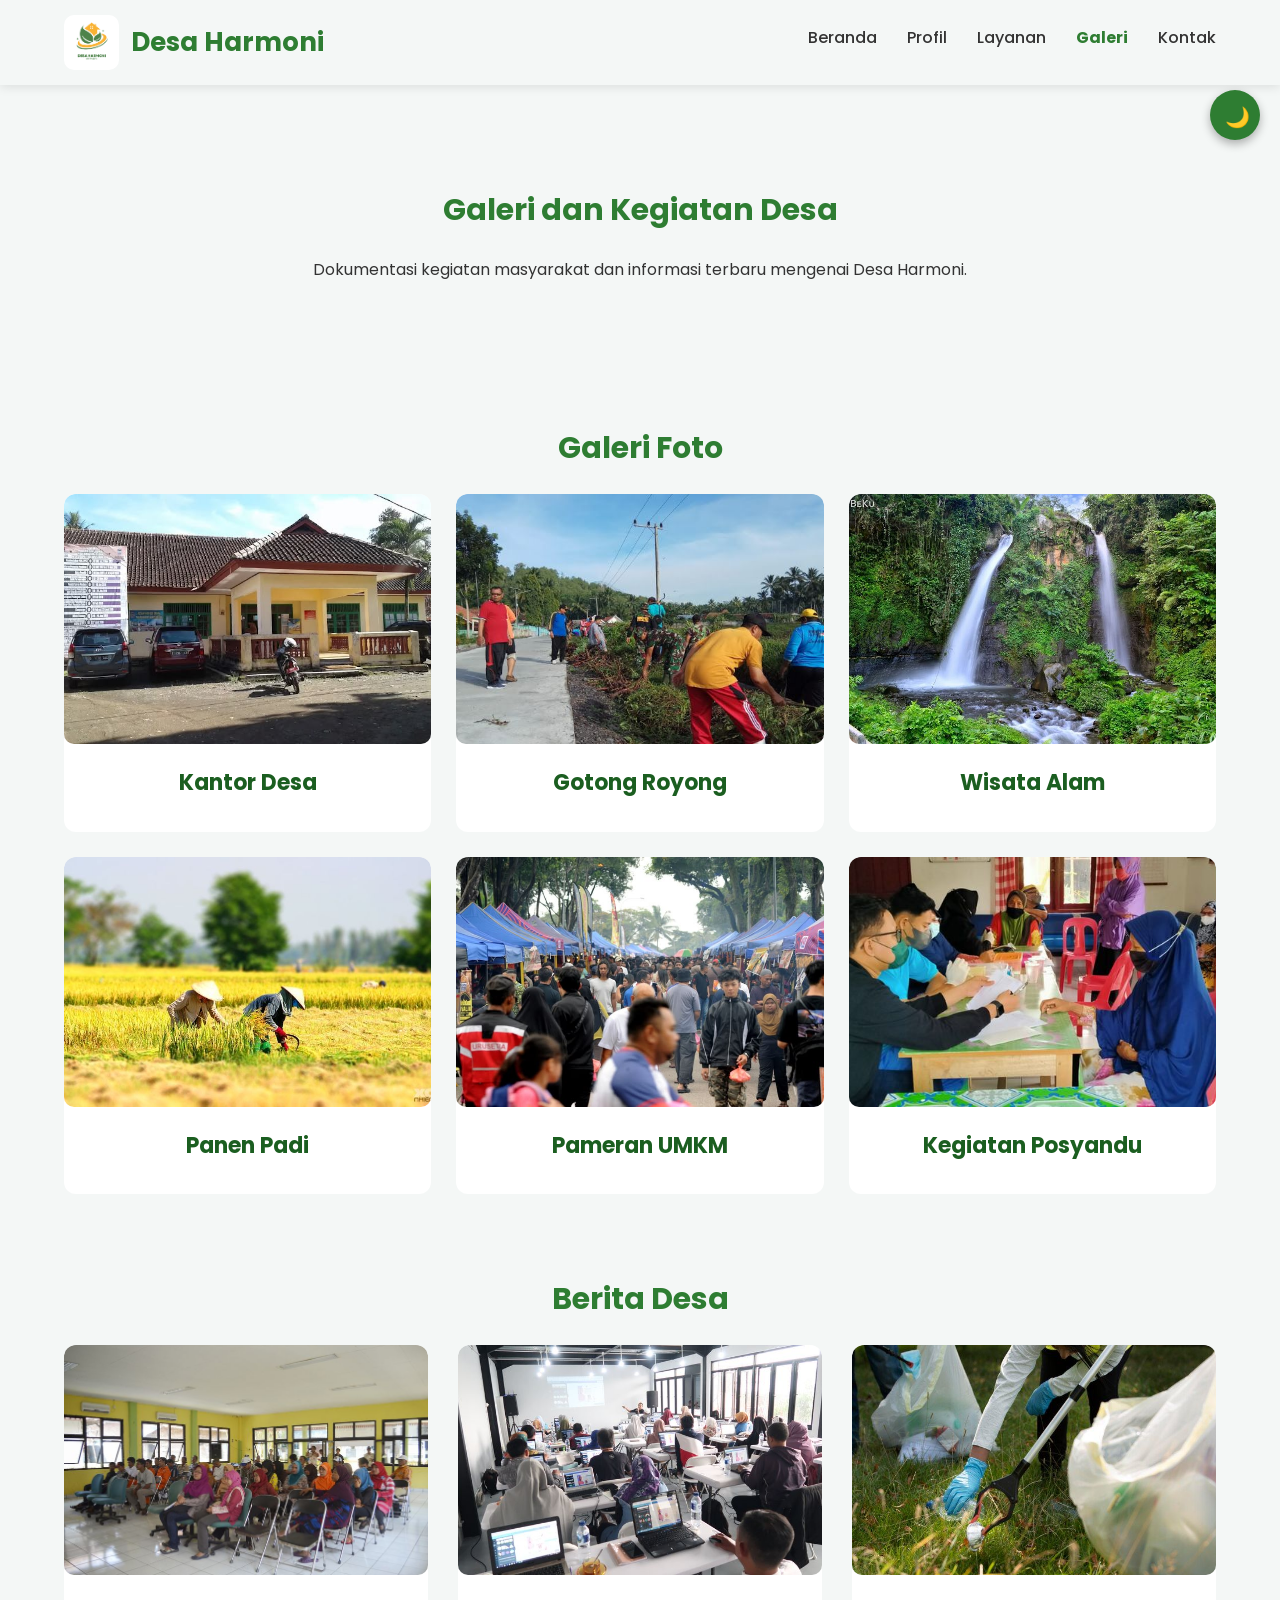
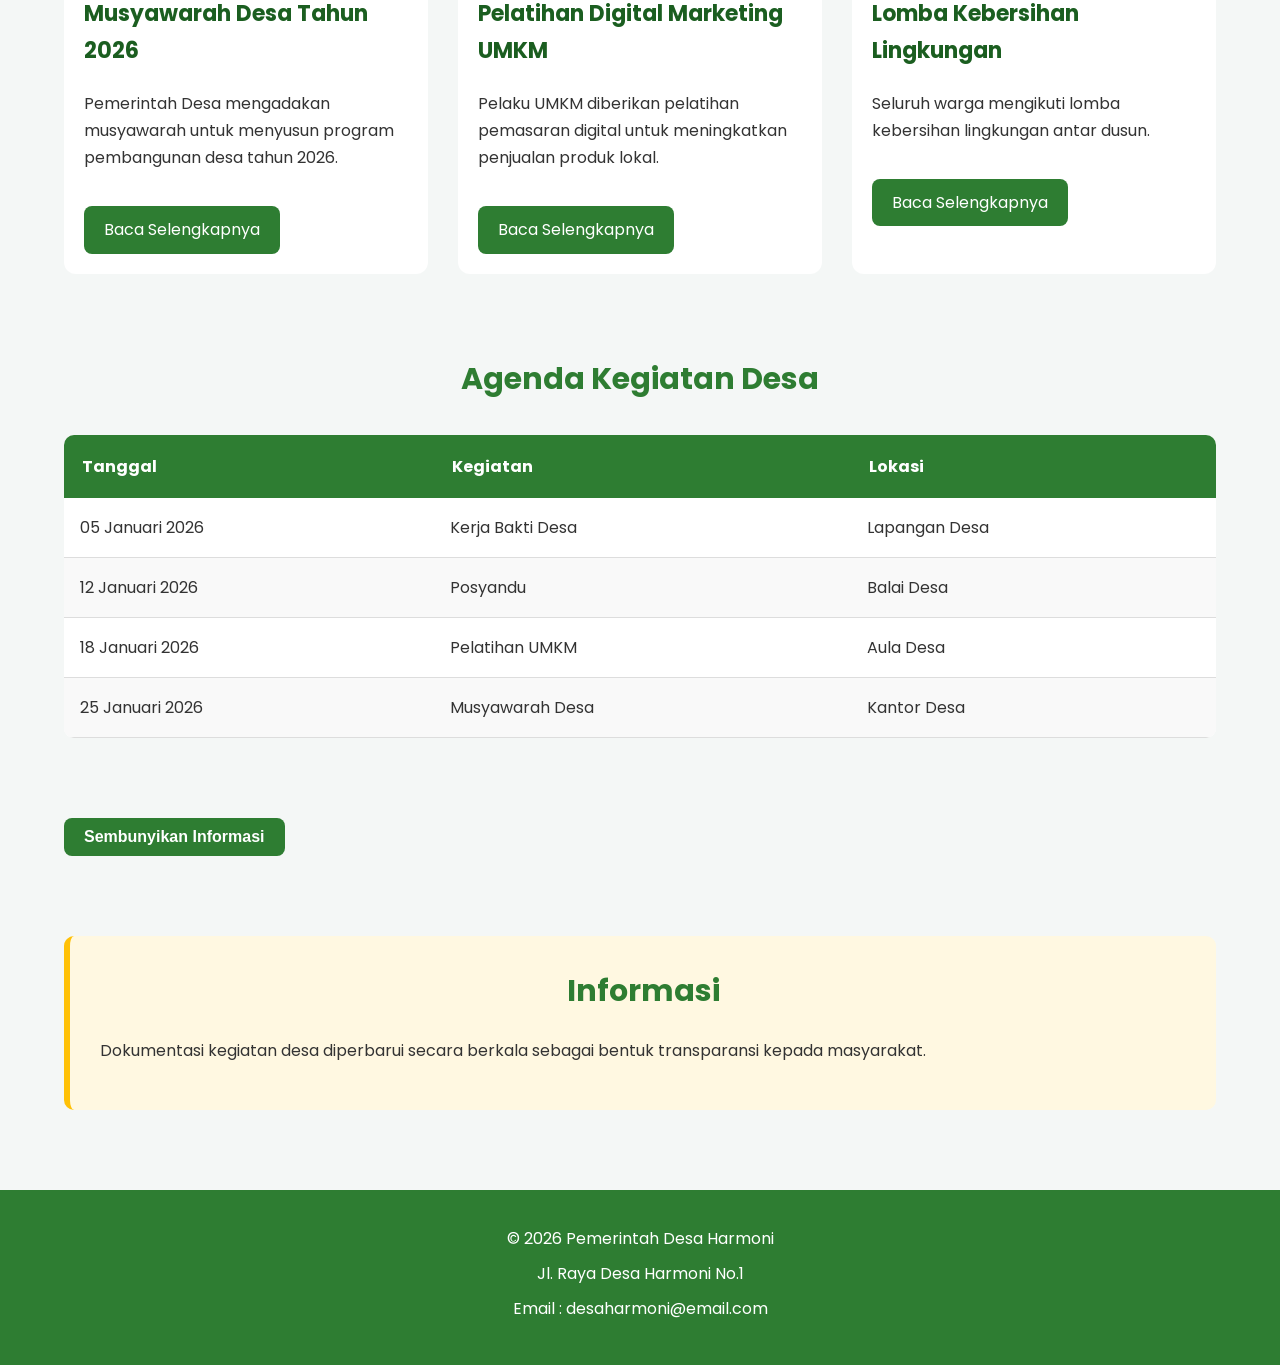
==== commit a3152e7f: "Merge branch 'master' of https://github.com/yusriana23/Website-Profil-Desa" ====
--- a/galeri.html
+++ b/galeri.html
@@ -29,7 +29,7 @@
 
             <div class="logo">
 
-                <img src="images/logo.png" alt="Logo Desa">
+                <img src="images/Logo Desa Harmoni.png" alt="Logo Desa">
 
                 <h1>Desa Harmoni</h1>
 
@@ -80,7 +80,7 @@
 
                 <article class="gallery-card">
 
-                    <img src="images/galeri1.jpg" alt="Kantor Desa">
+                    <img src="images/Kantor Desa Harmoni.jpg" alt="Kantor Desa">
 
                     <h3>Kantor Desa</h3>
 
@@ -88,7 +88,7 @@
 
                 <article class="gallery-card">
 
-                    <img src="images/galeri2.jpg" alt="Gotong Royong">
+                    <img src="images/Gotong Royong Desa.jpg" alt="Gotong Royong">
 
                     <h3>Gotong Royong</h3>
 
@@ -96,7 +96,7 @@
 
                 <article class="gallery-card">
 
-                    <img src="images/galeri3.jpg" alt="Wisata Desa">
+                    <img src="images/Wisata Alam Desa.jpg" alt="Wisata Desa">
 
                     <h3>Wisata Alam</h3>
 
@@ -104,7 +104,7 @@
 
                 <article class="gallery-card">
 
-                    <img src="images/galeri4.jpg" alt="Panen Padi">
+                    <img src="images/Panen Padi Desa.jpg" alt="Panen Padi">
 
                     <h3>Panen Padi</h3>
 
@@ -112,7 +112,7 @@
 
                 <article class="gallery-card">
 
-                    <img src="images/galeri5.jpg" alt="UMKM">
+                    <img src="images/Pameran UMKM.jpg" alt="UMKM">
 
                     <h3>Pameran UMKM</h3>
 
@@ -120,7 +120,7 @@
 
                 <article class="gallery-card">
 
-                    <img src="images/galeri6.jpg" alt="Posyandu">
+                    <img src="images/Posyandu.jpg" alt="Posyandu">
 
                     <h3>Kegiatan Posyandu</h3>
 
@@ -138,7 +138,7 @@
 
                 <article class="berita-card">
 
-                    <img src="images/berita1.jpg" alt="Berita 1">
+                    <img src="images/Musyawarah.jpg" alt="Berita 1">
 
                     <h3>Musyawarah Desa Tahun 2026</h3>
 
@@ -155,7 +155,7 @@
 
                 <article class="berita-card">
 
-                    <img src="images/berita2.jpg" alt="Berita 2">
+                    <img src="images/Pelatihan Digital Marketing.jpg" alt="Berita 2">
 
                     <h3>Pelatihan Digital Marketing UMKM</h3>
 
@@ -172,7 +172,7 @@
 
                 <article class="berita-card">
 
-                    <img src="images/berita3.jpg" alt="Berita 3">
+                    <img src="images/Lomba Kebersihan.jpg" alt="Berita 3">
 
                     <h3>Lomba Kebersihan Lingkungan</h3>
 
